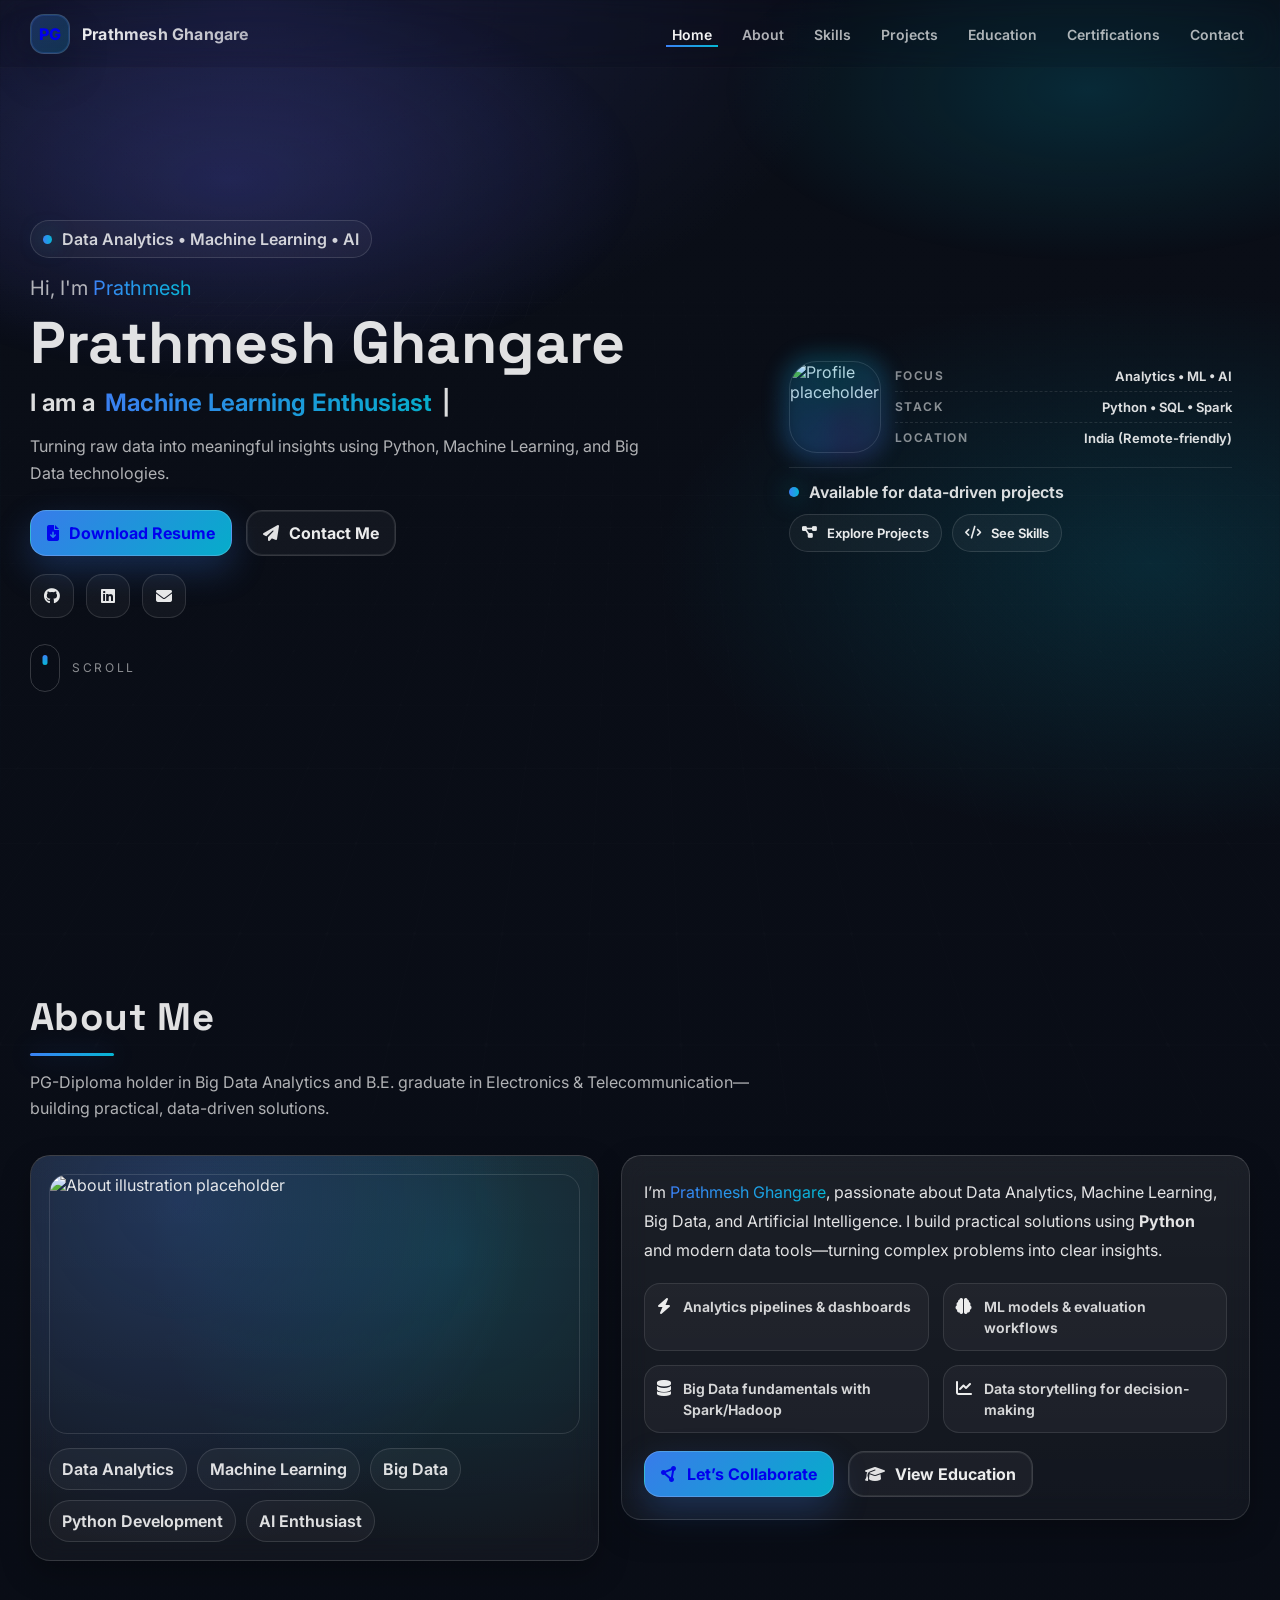
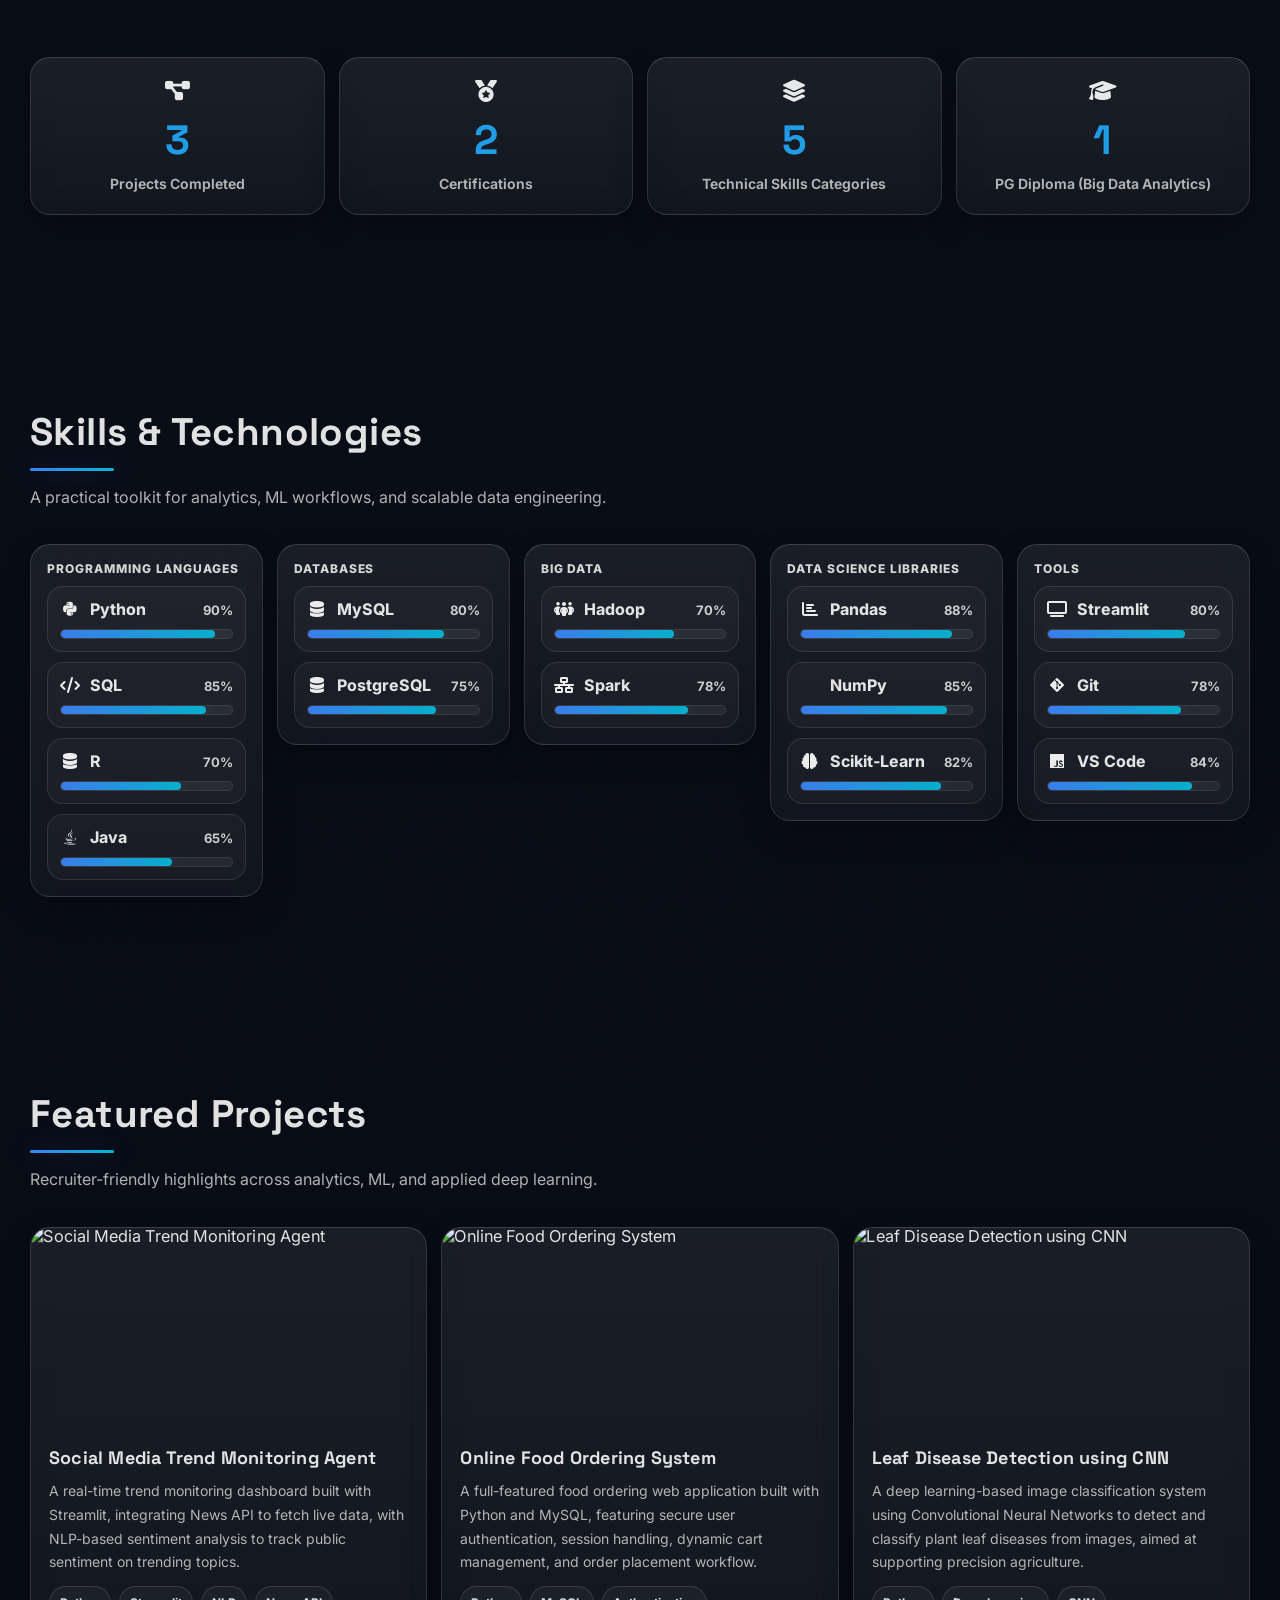
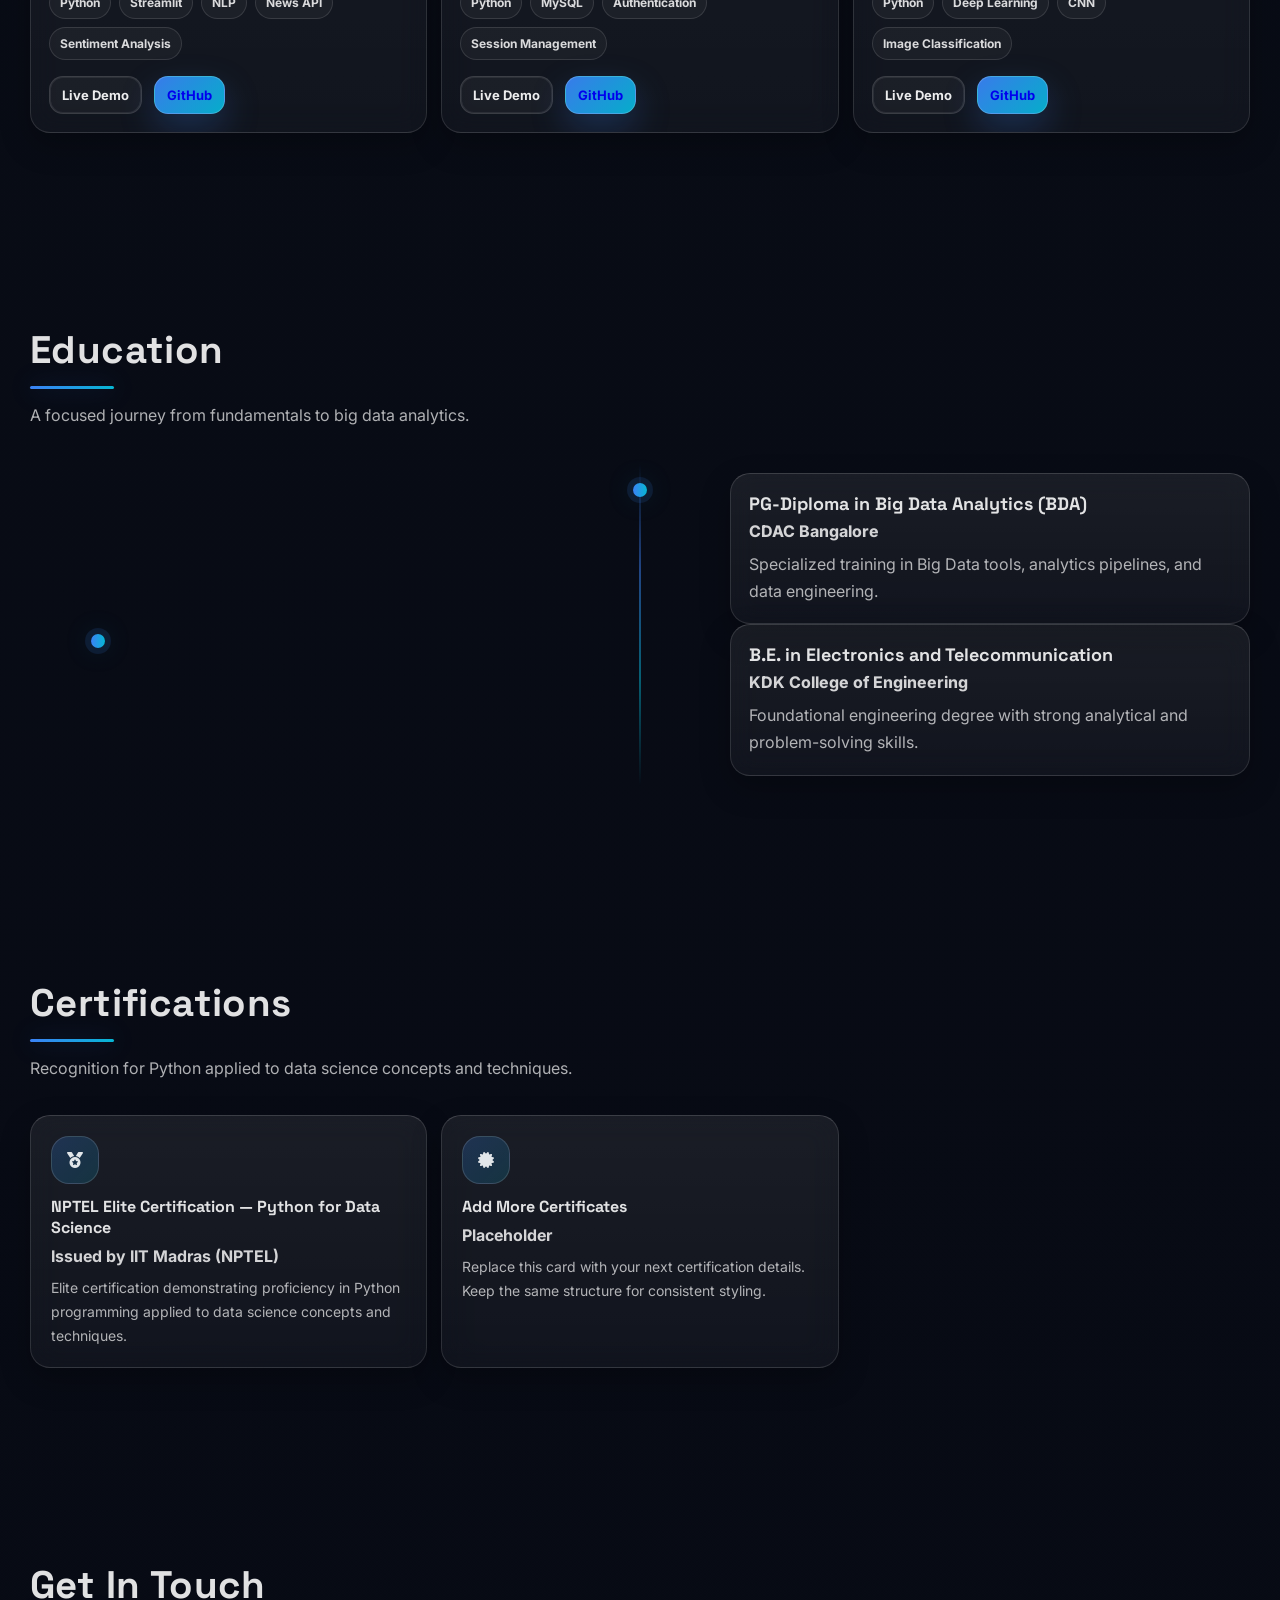
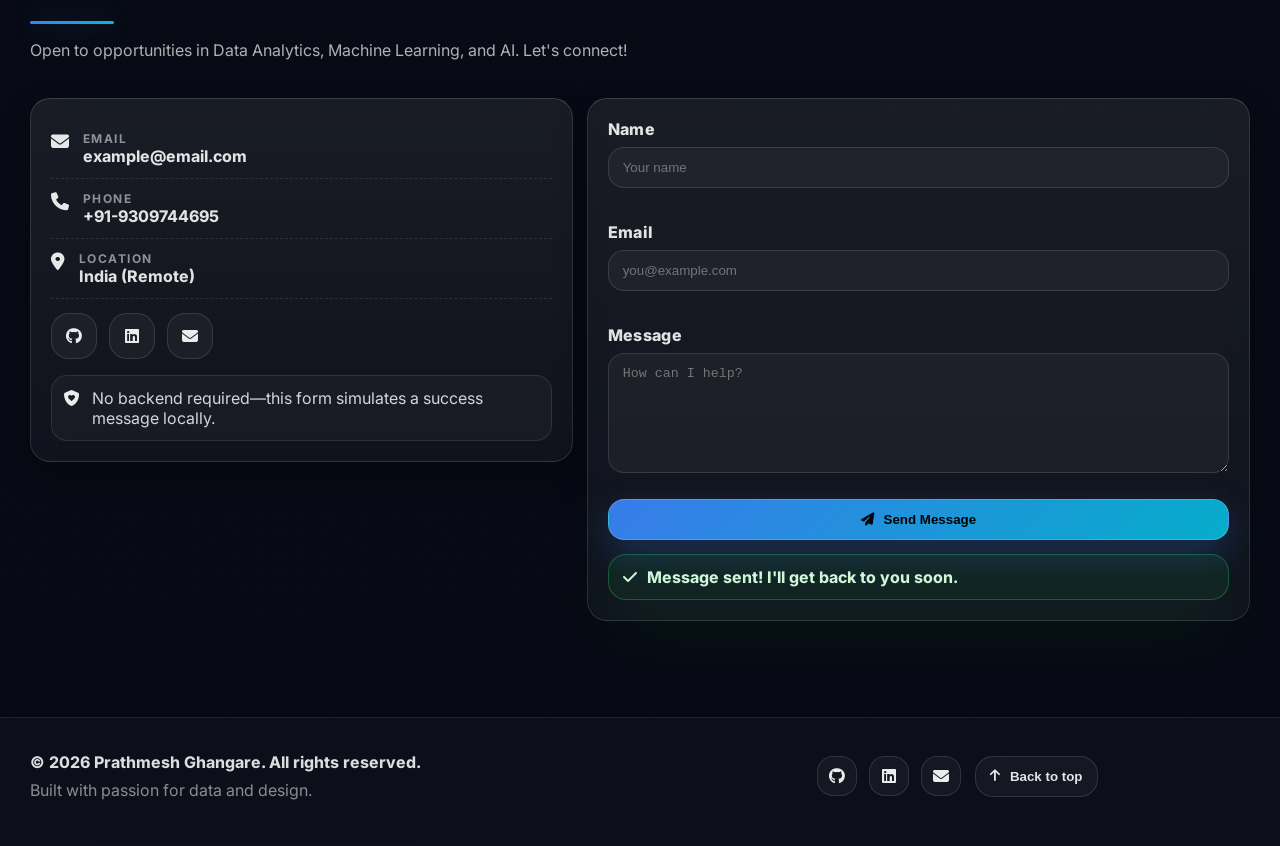
==== index.html @ b76690d1 "Add files via upload" ====
<!doctype html>
<html lang="en">
<head>
  <meta charset="UTF-8" />
  <meta name="viewport" content="width=device-width, initial-scale=1" />
  <meta name="description" content="Portfolio of Prathmesh Ghangare — Data Analytics, Machine Learning, Big Data & AI" />

  <title>Prathmesh Ghangare | Data Analytics • ML • AI</title>

  <link rel="icon" href="D:\Portfolio Website\assets\fevicon.png" type="image/png" />

  <!-- Fonts -->
  <link rel="preconnect" href="https://fonts.googleapis.com" />
  <link rel="preconnect" href="https://fonts.gstatic.com" crossorigin />
  <link href="https://fonts.googleapis.com/css2?family=Inter:wght@400;500;600;700&family=Space+Grotesk:wght@500;600;700&display=swap" rel="stylesheet" />

  <!-- Icons (Font Awesome) -->
  <link rel="stylesheet" href="https://cdnjs.cloudflare.com/ajax/libs/font-awesome/6.5.0/css/all.min.css" integrity="[base64]" crossorigin="anonymous" referrerpolicy="no-referrer" />

  <link rel="stylesheet" href="style.css" />
</head>
<body>
  <!-- Background layer for hero (animated grid/particles feel via CSS) -->
  <div class="bg-hero" aria-hidden="true"></div>

  <!-- Navbar -->
  <header class="navbar" id="navbar">
    <div class="container nav-inner">
      <a class="brand" href="#home" aria-label="Prathmesh Ghangare home">
        <span class="brand-mark">PG</span>
        <span class="brand-name">Prathmesh Ghangare</span>
      </a>

      <nav class="nav-links" aria-label="Primary navigation">
        <a class="nav-link" href="#home" data-section="home">Home</a>
        <a class="nav-link" href="#about" data-section="about">About</a>
        <a class="nav-link" href="#skills" data-section="skills">Skills</a>
        <a class="nav-link" href="#projects" data-section="projects">Projects</a>
        <a class="nav-link" href="#education" data-section="education">Education</a>
        <a class="nav-link" href="#certifications" data-section="certifications">Certifications</a>
        <a class="nav-link" href="#contact" data-section="contact">Contact</a>
      </nav>

      <button class="hamburger" id="hamburger" aria-label="Open menu" aria-expanded="false">
        <span class="hamburger-lines" aria-hidden="true"></span>
      </button>
    </div>

    <div class="mobile-panel" id="mobilePanel" aria-hidden="true">
      <div class="mobile-panel-inner">
        <a class="mobile-link" href="#home" data-section="home">Home</a>
        <a class="mobile-link" href="#about" data-section="about">About</a>
        <a class="mobile-link" href="#skills" data-section="skills">Skills</a>
        <a class="mobile-link" href="#projects" data-section="projects">Projects</a>
        <a class="mobile-link" href="#education" data-section="education">Education</a>
        <a class="mobile-link" href="#certifications" data-section="certifications">Certifications</a>
        <a class="mobile-link" href="#contact" data-section="contact">Contact</a>
        <div class="mobile-panel-cta">
          <a class="btn btn-primary" href="D:\Portfolio Website\assets\resume-prathmesh.pdf" download>
            <i class="fa-solid fa-download"></i>
            <span>Download Resume</span>
          </a>
        </div>
      </div>
    </div>
  </header>

  <main>
    <!-- HERO -->
    <section class="section hero" id="home">
      <div class="container hero-inner">
        <div class="hero-content">
          <div class="kicker" data-animate>
            <span class="kicker-dot" aria-hidden="true"></span>
            <span>Data Analytics • Machine Learning • AI</span>
          </div>

          <p class="hero-sub" data-animate>
            Hi, I'm <span class="gradient">Prathmesh</span>
          </p>

          <h1 class="hero-title" data-animate>
            Prathmesh Ghangare
          </h1>

          <div class="hero-typing" data-animate>
            <span class="typing-label">I am a </span>
            <span class="typing" aria-live="polite">Data Analyst</span>
            <span class="typing-cursor" aria-hidden="true">|</span>
          </div>

          <p class="hero-tagline" data-animate>
            Turning raw data into meaningful insights using Python, Machine Learning, and Big Data technologies.
          </p>

          <div class="hero-cta" data-animate>
            <a class="btn btn-primary" href="D:\Portfolio Website\assets\resume.pdf" download>
              <i class="fa-solid fa-file-arrow-down"></i>
              <span>Download Resume</span>
            </a>
            <a class="btn btn-glass" href="#contact" data-scroll>
              <i class="fa-solid fa-paper-plane"></i>
              <span>Contact Me</span>
            </a>
          </div>

          <div class="social" data-animate aria-label="Social links">
            <a class="social-icon" href="#github" aria-label="GitHub" title="GitHub"><i class="fa-brands fa-github"></i></a>
            <a class="social-icon" href="#linkedin" aria-label="LinkedIn" title="LinkedIn"><i class="fa-brands fa-linkedin"></i></a>
            <a class="social-icon" href="prathmeshghangare@gmail.com" aria-label="Email" title="Email"><i class="fa-solid fa-envelope"></i></a>
          </div>

          <div class="scroll-indicator" data-animate aria-hidden="true">
            <a class="scroll-link" href="#about" data-scroll>
              <span class="mouse">
                <span class="mouse-wheel"></span>
              </span>
              <span class="scroll-text">Scroll</span>
            </a>
          </div>
        </div>

        <div class="hero-card" data-animate>
          <div class="hero-card-top">
            <div class="avatar-wrap">
              <img src="D:\Portfolio Website\assets\profile_image.png" alt="Profile placeholder" class="avatar" />
              <span class="avatar-ring" aria-hidden="true"></span>
            </div>
            <div class="hero-card-meta">
              <div class="meta-row">
                <span class="meta-label">Focus</span>
                <span class="meta-value">Analytics • ML • AI</span>
              </div>
              <div class="meta-row">
                <span class="meta-label">Stack</span>
                <span class="meta-value">Python • SQL • Spark</span>
              </div>
              <div class="meta-row">
                <span class="meta-label">Location</span>
                <span class="meta-value">India (Remote-friendly)</span>
              </div>
            </div>
          </div>

          <div class="hero-card-bottom">
            <div class="signal">
              <span class="signal-dot"></span>
              <span>Available for data-driven projects</span>
            </div>
            <div class="hero-card-actions">
              <a class="pill" href="#projects" data-scroll>
                <i class="fa-solid fa-diagram-project"></i>
                <span>Explore Projects</span>
              </a>
              <a class="pill" href="#skills" data-scroll>
                <i class="fa-solid fa-code"></i>
                <span>See Skills</span>
              </a>
            </div>
          </div>
        </div>
      </div>
    </section>

    <!-- ABOUT -->
    <section class="section" id="about">
      <div class="container">
        <div class="section-head" data-animate>
          <h2 class="section-title">About Me</h2>
          <div class="section-underline" aria-hidden="true"></div>
          <p class="section-subtitle">
            PG-Diploma holder in Big Data Analytics and B.E. graduate in Electronics & Telecommunication—building practical, data-driven solutions.
          </p>
        </div>

        <div class="about-grid">
          <div class="about-media" data-animate>
            <div class="glass media-card">
              <div class="media-glow" aria-hidden="true"></div>
              <img src="D:\Portfolio Website\assets\profile_image.png" alt="About illustration placeholder" class="media-img" />
              <div class="media-badges" aria-label="Highlight badges">
                <span class="chip">Data Analytics</span>
                <span class="chip">Machine Learning</span>
                <span class="chip">Big Data</span>
                <span class="chip">Python Development</span>
                <span class="chip">AI Enthusiast</span>
              </div>
            </div>
          </div>

          <div class="about-content" data-animate>
            <div class="glass text-card">
              <p class="lead">
                I’m <span class="gradient">Prathmesh Ghangare</span>, passionate about Data Analytics, Machine Learning, Big Data, and Artificial Intelligence.
                I build practical solutions using <strong>Python</strong> and modern data tools—turning complex problems into clear insights.
              </p>
              <div class="about-points">
                <div class="point">
                  <i class="fa-solid fa-bolt"></i>
                  <span>Analytics pipelines & dashboards</span>
                </div>
                <div class="point">
                  <i class="fa-solid fa-brain"></i>
                  <span>ML models & evaluation workflows</span>
                </div>
                <div class="point">
                  <i class="fa-solid fa-database"></i>
                  <span>Big Data fundamentals with Spark/Hadoop</span>
                </div>
                <div class="point">
                  <i class="fa-solid fa-chart-line"></i>
                  <span>Data storytelling for decision-making</span>
                </div>
              </div>
              <div class="about-actions">
                <a class="btn btn-primary" href="#contact" data-scroll>
                  <i class="fa-solid fa-circle-nodes"></i>
                  <span>Let’s Collaborate</span>
                </a>
                <a class="btn btn-glass" href="#education" data-scroll>
                  <i class="fa-solid fa-graduation-cap"></i>
                  <span>View Education</span>
                </a>
              </div>
            </div>
          </div>
        </div>

      </div>
    </section>

    <!-- STATS -->
    <section class="section stats" id="stats">
      <div class="container">
        <div class="stats-grid">
          <div class="stat-card glass" data-animate>
            <div class="stat-icon"><i class="fa-solid fa-diagram-project"></i></div>
            <div class="stat-number" data-count="3">0</div>
            <div class="stat-label">Projects Completed</div>
          </div>
          <div class="stat-card glass" data-animate>
            <div class="stat-icon"><i class="fa-solid fa-medal"></i></div>
            <div class="stat-number" data-count="2">0</div>
            <div class="stat-label">Certifications</div>
          </div>
          <div class="stat-card glass" data-animate>
            <div class="stat-icon"><i class="fa-solid fa-layer-group"></i></div>
            <div class="stat-number" data-count="5">0</div>
            <div class="stat-label">Technical Skills Categories</div>
          </div>
          <div class="stat-card glass" data-animate>
            <div class="stat-icon"><i class="fa-solid fa-graduation-cap"></i></div>
            <div class="stat-number" data-count="1">0</div>
            <div class="stat-label">PG Diploma (Big Data Analytics)</div>
          </div>
        </div>
      </div>
    </section>

    <!-- SKILLS -->
    <section class="section" id="skills">
      <div class="container">
        <div class="section-head" data-animate>
          <h2 class="section-title">Skills & Technologies</h2>
          <div class="section-underline" aria-hidden="true"></div>
          <p class="section-subtitle">A practical toolkit for analytics, ML workflows, and scalable data engineering.</p>
        </div>

        <div class="skills-grid">
          <div class="skills-group glass" data-animate>
            <div class="group-title">Programming Languages</div>
            <div class="skill-card">
              <div class="skill-top">
                <i class="fa-brands fa-python skill-icon" aria-hidden="true"></i>
                <span class="skill-name">Python</span>
                <span class="skill-pct">90%</span>
              </div>
              <div class="bar" aria-hidden="true"><span class="bar-fill" data-pct="90"></span></div>
            </div>
            <div class="skill-card">
              <div class="skill-top">
                <i class="fa-solid fa-code skill-icon" aria-hidden="true"></i>
                <span class="skill-name">SQL</span>
                <span class="skill-pct">85%</span>
              </div>
              <div class="bar" aria-hidden="true"><span class="bar-fill" data-pct="85"></span></div>
            </div>
            <div class="skill-card">
              <div class="skill-top">
                <i class="fa-solid fa-database skill-icon" aria-hidden="true"></i>
                <span class="skill-name">R</span>
                <span class="skill-pct">70%</span>
              </div>
              <div class="bar" aria-hidden="true"><span class="bar-fill" data-pct="70"></span></div>
            </div>
            <div class="skill-card">
              <div class="skill-top">
                <i class="fa-brands fa-java skill-icon" aria-hidden="true"></i>
                <span class="skill-name">Java</span>
                <span class="skill-pct">65%</span>
              </div>
              <div class="bar" aria-hidden="true"><span class="bar-fill" data-pct="65"></span></div>
            </div>
          </div>

          <div class="skills-group glass" data-animate>
            <div class="group-title">Databases</div>
            <div class="skill-card">
              <div class="skill-top">
                <i class="fa-solid fa-database skill-icon" aria-hidden="true"></i>
                <span class="skill-name">MySQL</span>
                <span class="skill-pct">80%</span>
              </div>
              <div class="bar" aria-hidden="true"><span class="bar-fill" data-pct="80"></span></div>
            </div>
            <div class="skill-card">
              <div class="skill-top">
                <i class="fa-solid fa-database skill-icon" aria-hidden="true"></i>
                <span class="skill-name">PostgreSQL</span>
                <span class="skill-pct">75%</span>
              </div>
              <div class="bar" aria-hidden="true"><span class="bar-fill" data-pct="75"></span></div>
            </div>
          </div>

          <div class="skills-group glass" data-animate>
            <div class="group-title">Big Data</div>
            <div class="skill-card">
              <div class="skill-top">
                <i class="fa-solid fa-people-group skill-icon" aria-hidden="true"></i>
                <span class="skill-name">Hadoop</span>
                <span class="skill-pct">70%</span>
              </div>
              <div class="bar" aria-hidden="true"><span class="bar-fill" data-pct="70"></span></div>
            </div>
            <div class="skill-card">
              <div class="skill-top">
                <i class="fa-solid fa-network-wired skill-icon" aria-hidden="true"></i>
                <span class="skill-name">Spark</span>
                <span class="skill-pct">78%</span>
              </div>
              <div class="bar" aria-hidden="true"><span class="bar-fill" data-pct="78"></span></div>
            </div>
          </div>

          <div class="skills-group glass" data-animate>
            <div class="group-title">Data Science Libraries</div>
            <div class="skill-card">
              <div class="skill-top">
                <i class="fa-solid fa-chart-bar skill-icon" aria-hidden="true"></i>
                <span class="skill-name">Pandas</span>
                <span class="skill-pct">88%</span>
              </div>
              <div class="bar" aria-hidden="true"><span class="bar-fill" data-pct="88"></span></div>
            </div>
            <div class="skill-card">
              <div class="skill-top">
                <i class="fa-solid fa-sigma skill-icon" aria-hidden="true"></i>
                <span class="skill-name">NumPy</span>
                <span class="skill-pct">85%</span>
              </div>
              <div class="bar" aria-hidden="true"><span class="bar-fill" data-pct="85"></span></div>
            </div>
            <div class="skill-card">
              <div class="skill-top">
                <i class="fa-solid fa-brain skill-icon" aria-hidden="true"></i>
                <span class="skill-name">Scikit-Learn</span>
                <span class="skill-pct">82%</span>
              </div>
              <div class="bar" aria-hidden="true"><span class="bar-fill" data-pct="82"></span></div>
            </div>
          </div>

          <div class="skills-group glass" data-animate>
            <div class="group-title">Tools</div>
            <div class="skill-card">
              <div class="skill-top">
                <i class="fa-solid fa-tv skill-icon" aria-hidden="true"></i>
                <span class="skill-name">Streamlit</span>
                <span class="skill-pct">80%</span>
              </div>
              <div class="bar" aria-hidden="true"><span class="bar-fill" data-pct="80"></span></div>
            </div>
            <div class="skill-card">
              <div class="skill-top">
                <i class="fa-brands fa-git-alt skill-icon" aria-hidden="true"></i>
                <span class="skill-name">Git</span>
                <span class="skill-pct">78%</span>
              </div>
              <div class="bar" aria-hidden="true"><span class="bar-fill" data-pct="78"></span></div>
            </div>
            <div class="skill-card">
              <div class="skill-top">
                <i class="fa-brands fa-js skill-icon" aria-hidden="true"></i>
                <span class="skill-name">VS Code</span>
                <span class="skill-pct">84%</span>
              </div>
              <div class="bar" aria-hidden="true"><span class="bar-fill" data-pct="84"></span></div>
            </div>
          </div>
        </div>

      </div>
    </section>

    <!-- PROJECTS -->
    <section class="section" id="projects">
      <div class="container">
        <div class="section-head" data-animate>
          <h2 class="section-title">Featured Projects</h2>
          <div class="section-underline" aria-hidden="true"></div>
          <p class="section-subtitle">Recruiter-friendly highlights across analytics, ML, and applied deep learning.</p>
        </div>

        <div class="projects-grid">
          <article class="project-card glass" data-animate>
            <div class="project-media">
              <img class="project-img" src="D:\Portfolio Website\assets\project1.jpeg" alt="Social Media Trend Monitoring Agent" />
              <div class="project-overlay" aria-hidden="true">
                <a class="overlay-btn" href="#" onclick="return false;">View Project</a>
                <a class="overlay-btn secondary" href="#" onclick="return false;">View Code</a>
              </div>
            </div>
            <div class="project-body">
              <h3 class="project-title">Social Media Trend Monitoring Agent</h3>
              <p class="project-desc">A real-time trend monitoring dashboard built with Streamlit, integrating News API to fetch live data, with NLP-based sentiment analysis to track public sentiment on trending topics.</p>
              <div class="tags" aria-label="Tech tags">
                <span class="tag">Python</span>
                <span class="tag">Streamlit</span>
                <span class="tag">NLP</span>
                <span class="tag">News API</span>
                <span class="tag">Sentiment Analysis</span>
              </div>
              <div class="project-actions">
                <a class="btn btn-small btn-glass" href="#" onclick="return false;">Live Demo</a>
                <a class="btn btn-small btn-primary" href="#" onclick="return false;">GitHub</a>
              </div>
            </div>
          </article>

          <article class="project-card glass" data-animate>
            <div class="project-media">
              <img class="project-img" src="D:\Portfolio Website\assets\project2.jpeg" alt="Online Food Ordering System" />
              <div class="project-overlay" aria-hidden="true">
                <a class="overlay-btn" href="#" onclick="return false;">View Project</a>
                <a class="overlay-btn secondary" href="#" onclick="return false;">View Code</a>
              </div>
            </div>
            <div class="project-body">
              <h3 class="project-title">Online Food Ordering System</h3>
              <p class="project-desc">A full-featured food ordering web application built with Python and MySQL, featuring secure user authentication, session handling, dynamic cart management, and order placement workflow.</p>
              <div class="tags" aria-label="Tech tags">
                <span class="tag">Python</span>
                <span class="tag">MySQL</span>
                <span class="tag">Authentication</span>
                <span class="tag">Session Management</span>
              </div>
              <div class="project-actions">
                <a class="btn btn-small btn-glass" href="#" onclick="return false;">Live Demo</a>
                <a class="btn btn-small btn-primary" href="#" onclick="return false;">GitHub</a>
              </div>
            </div>
          </article>

          <article class="project-card glass" data-animate>
            <div class="project-media">
              <img class="project-img" src="D:\Portfolio Website\assets\project3.jpeg" alt="Leaf Disease Detection using CNN" />
              <div class="project-overlay" aria-hidden="true">
                <a class="overlay-btn" href="#" onclick="return false;">View Project</a>
                <a class="overlay-btn secondary" href="#" onclick="return false;">View Code</a>
              </div>
            </div>
            <div class="project-body">
              <h3 class="project-title">Leaf Disease Detection using CNN</h3>
              <p class="project-desc">A deep learning-based image classification system using Convolutional Neural Networks to detect and classify plant leaf diseases from images, aimed at supporting precision agriculture.</p>
              <div class="tags" aria-label="Tech tags">
                <span class="tag">Python</span>
                <span class="tag">Deep Learning</span>
                <span class="tag">CNN</span>
                <span class="tag">Image Classification</span>
              </div>
              <div class="project-actions">
                <a class="btn btn-small btn-glass" href="#" onclick="return false;">Live Demo</a>
                <a class="btn btn-small btn-primary" href="#" onclick="return false;">GitHub</a>
              </div>
            </div>
          </article>
        </div>
      </div>
    </section>

    <!-- EDUCATION -->
    <section class="section" id="education">
      <div class="container">
        <div class="section-head" data-animate>
          <h2 class="section-title">Education</h2>
          <div class="section-underline" aria-hidden="true"></div>
          <p class="section-subtitle">A focused journey from fundamentals to big data analytics.</p>
        </div>

        <div class="timeline" data-animate>
          <div class="timeline-line" aria-hidden="true"></div>

          <div class="timeline-item left" data-timeline>
            <div class="timeline-dot" aria-hidden="true"></div>
            <div class="timeline-card glass">
              <div class="timeline-degree">PG-Diploma in Big Data Analytics (BDA)</div>
              <div class="timeline-institution">CDAC Bangalore</div>
              <div class="timeline-desc">Specialized training in Big Data tools, analytics pipelines, and data engineering.</div>
            </div>
          </div>

          <div class="timeline-item right" data-timeline>
            <div class="timeline-dot" aria-hidden="true"></div>
            <div class="timeline-card glass">
              <div class="timeline-degree">B.E. in Electronics and Telecommunication</div>
              <div class="timeline-institution">KDK College of Engineering</div>
              <div class="timeline-desc">Foundational engineering degree with strong analytical and problem-solving skills.</div>
            </div>
          </div>
        </div>
      </div>
    </section>

    <!-- CERTIFICATIONS -->
    <section class="section" id="certifications">
      <div class="container">
        <div class="section-head" data-animate>
          <h2 class="section-title">Certifications</h2>
          <div class="section-underline" aria-hidden="true"></div>
          <p class="section-subtitle">Recognition for Python applied to data science concepts and techniques.</p>
        </div>

        <div class="certs-grid">
          <div class="cert-card glass" data-animate>
            <div class="cert-accent">
              <i class="fa-solid fa-medal"></i>
            </div>
            <div class="cert-title">NPTEL Elite Certification — Python for Data Science</div>
            <div class="cert-issuer">Issued by IIT Madras (NPTEL)</div>
            <div class="cert-desc">Elite certification demonstrating proficiency in Python programming applied to data science concepts and techniques.</div>
          </div>

          <!-- Expandable layout for more certificates -->
          <div class="cert-card glass" data-animate>
            <div class="cert-accent">
              <i class="fa-solid fa-certificate"></i>
            </div>
            <div class="cert-title">Add More Certificates</div>
            <div class="cert-issuer">Placeholder</div>
            <div class="cert-desc">Replace this card with your next certification details. Keep the same structure for consistent styling.</div>
          </div>

        </div>
      </div>
    </section>

    <!-- CONTACT -->
    <section class="section contact" id="contact">
      <div class="container">
        <div class="section-head" data-animate>
          <h2 class="section-title">Get In Touch</h2>
          <div class="section-underline" aria-hidden="true"></div>
          <p class="section-subtitle">Open to opportunities in Data Analytics, Machine Learning, and AI. Let's connect!</p>
        </div>

        <div class="contact-grid">
          <div class="contact-left" data-animate>
            <div class="glass contact-info">
              <div class="contact-info-row">
                <i class="fa-solid fa-envelope"></i>
                <div>
                  <div class="ci-label">Email</div>
                  <a class="ci-value" href="prathmeshghangare@gmail.com">example@email.com</a>
                </div>
              </div>
              <div class="contact-info-row">
                <i class="fa-solid fa-phone"></i>
                <div>
                  <div class="ci-label">Phone</div>
                  <div class="ci-value">+91-9309744695</div>
                </div>
              </div>
              <div class="contact-info-row">
                <i class="fa-solid fa-location-dot"></i>
                <div>
                  <div class="ci-label">Location</div>
                  <div class="ci-value">India (Remote)</div>
                </div>
              </div>

              <div class="contact-social">
                <a class="social-circle" href="#github" aria-label="GitHub"><i class="fa-brands fa-github"></i></a>
                <a class="social-circle" href="#linkedin" aria-label="LinkedIn"><i class="fa-brands fa-linkedin"></i></a>
                <a class="social-circle" href="prathmeshghangare@gmail.com" aria-label="Email"><i class="fa-solid fa-envelope"></i></a>
              </div>

              <div class="contact-note">
                <i class="fa-solid fa-shield-heart"></i>
                <span>No backend required—this form simulates a success message locally.</span>
              </div>
            </div>
          </div>

          <div class="contact-right" data-animate>
            <div class="glass contact-form-wrap">
              <form id="contactForm" novalidate>
                <div class="form-row">
                  <label for="name">Name</label>
                  <input id="name" name="name" type="text" placeholder="Your name" required minlength="2" />
                  <div class="field-error" data-error-for="name"></div>
                </div>

                <div class="form-row">
                  <label for="email">Email</label>
                  <input id="email" name="email" type="email" placeholder="you@example.com" required />
                  <div class="field-error" data-error-for="email"></div>
                </div>

                <div class="form-row">
                  <label for="message">Message</label>
                  <textarea id="message" name="message" rows="5" placeholder="How can I help?" required minlength="10"></textarea>
                  <div class="field-error" data-error-for="message"></div>
                </div>

                <button class="btn btn-primary btn-block" type="submit">
                  <i class="fa-solid fa-paper-plane"></i>
                  <span>Send Message</span>
                </button>

                <div class="form-toast" id="formToast" role="status" aria-live="polite" aria-atomic="true" hidden>
                  <i class="fa-solid fa-check"></i>
                  <span>Message sent! I'll get back to you soon.</span>
                </div>
              </form>
            </div>
          </div>
        </div>

      </div>
    </section>
  </main>

  <!-- FOOTER -->
  <footer class="footer">
    <div class="container footer-inner">
      <div class="footer-left">
        <div class="footer-copy">© <span id="year"></span> Prathmesh Ghangare. All rights reserved.</div>
        <div class="footer-tag">Built with passion for data and design.</div>
      </div>

      <div class="footer-center">
        <div class="footer-social">
          <a class="social-circle small" href="#github" aria-label="GitHub"><i class="fa-brands fa-github"></i></a>
          <a class="social-circle small" href="#linkedin" aria-label="LinkedIn"><i class="fa-brands fa-linkedin"></i></a>
          <a class="social-circle small" href="prathmeshghangare@gmail.com" aria-label="Email"><i class="fa-solid fa-envelope"></i></a>
        </div>
      </div>

      <div class="footer-right">
        <button class="to-top" id="toTop" type="button" aria-label="Back to top">
          <i class="fa-solid fa-arrow-up"></i>
          <span>Back to top</span>
        </button>
      </div>
    </div>
  </footer>

  <script src="script.js"></script>
</body>
</html>
---- style.css ----
:root{
  --bg0:#070a14;
  --bg1:#0a0e17;
  --card:rgba(255,255,255,.06);
  --card2:rgba(255,255,255,.08);
  --stroke:rgba(255,255,255,.12);
  --stroke2:rgba(90,160,255,.35);
  --text:rgba(255,255,255,.88);
  --muted:rgba(255,255,255,.68);
  --muted2:rgba(255,255,255,.52);
  --shadow: 0 20px 50px rgba(0,0,0,.35);
  --shadow2: 0 12px 30px rgba(0,0,0,.25);
  --glow: 0 0 0 rgba(59,130,246,0);

  --a:#3b82f6; /* blue */
  --b:#06b6d4; /* cyan */
  --c:#6366f1; /* violet */

  --radius:20px;
  --radius2:26px;

  --container: 1220px;
}

*{box-sizing:border-box;}
html{scroll-behavior:smooth;}
body{
  margin:0;
  font-family:Inter, system-ui, -apple-system, Segoe UI, Roboto, Arial, sans-serif;
  background: radial-gradient(1000px 600px at 20% 0%, rgba(99,102,241,.18), transparent 60%),
              radial-gradient(900px 500px at 90% 10%, rgba(6,182,212,.16), transparent 55%),
              linear-gradient(180deg, var(--bg1), var(--bg0));
  color:var(--text);
  overflow-x:hidden;
}

img{max-width:100%; display:block;}

.container{
  width:min(var(--container), calc(100% - 40px));
  margin-inline:auto;
}

.section{
  padding: 96px 0;
  position:relative;
}

/* Glass */
.glass{
  background: linear-gradient(180deg, rgba(255,255,255,.075), rgba(255,255,255,.04));
  border:1px solid rgba(255,255,255,.12);
  border-top-color: rgba(255,255,255,.18);
  box-shadow: var(--shadow2);
  backdrop-filter: blur(14px);
  -webkit-backdrop-filter: blur(14px);
  border-radius: var(--radius);
}

/* Animated enter */
[data-animate]{opacity:0; transform: translateY(14px); transition: opacity .6s ease, transform .7s ease;}
[data-animate].in-view{opacity:1; transform: translateY(0);} 

.gradient{
  background: linear-gradient(90deg, var(--a), var(--b));
  -webkit-background-clip:text;
  background-clip:text;
  color:transparent;
}

.section-head{margin-bottom:34px;}
.section-title{
  font-family:"Space Grotesk", Inter, system-ui;
  font-size: clamp(28px, 3vw, 40px);
  margin:0;
  letter-spacing: .4px;
}
.section-underline{
  width: 84px;
  height: 3px;
  margin-top: 12px;
  background: linear-gradient(90deg, var(--a), var(--b));
  border-radius: 999px;
  box-shadow: 0 0 25px rgba(59,130,246,.35);
}
.section-subtitle{color:var(--muted); max-width: 74ch; margin: 14px 0 0; line-height:1.6;}

/* Navbar */
.navbar{
  position:sticky;
  top:0;
  z-index:50;
  padding: 14px 0;
  transition: background .25s ease, border-color .25s ease, transform .25s ease;
}
.navbar::before{
  content:"";
  position:absolute; inset:0;
  background: rgba(10,14,23,.55);
  backdrop-filter: blur(14px);
  -webkit-backdrop-filter: blur(14px);
  border-bottom: 1px solid rgba(255,255,255,.08);
  opacity: .25;
  transition: opacity .25s ease;
}
.navbar.nav-scrolled::before{opacity:1;}

.nav-inner{position:relative; display:flex; align-items:center; justify-content:space-between;}
.brand{display:flex; align-items:center; gap: 12px; text-decoration:none;}
.brand-mark{
  width: 40px; height: 40px;
  border-radius: 14px;
  display:grid; place-items:center;
  font-weight:800;
  background: linear-gradient(135deg, rgba(59,130,246,.25), rgba(6,182,212,.18));
  border:1px solid rgba(255,255,255,.14);
  box-shadow: 0 0 0 1px rgba(59,130,246,.18) inset, 0 20px 40px rgba(0,0,0,.22);
}
.brand-name{
  font-weight:700;
  letter-spacing:.2px;
  background: linear-gradient(90deg, rgba(255,255,255,.92), rgba(255,255,255,.68));
  -webkit-background-clip:text;
  background-clip:text;
  color:transparent;
}

.nav-links{display:flex; gap: 18px; align-items:center;}
.nav-link{
  position:relative;
  color: var(--muted);
  text-decoration:none;
  font-weight:600;
  font-size: 14px;
  padding: 10px 6px;
}
.nav-link::after{
  content:"";
  position:absolute;
  left:0; right:0; bottom:6px;
  height:2px;
  background: linear-gradient(90deg, var(--a), var(--b));
  transform: scaleX(0);
  transform-origin:left;
  transition: transform .25s ease;
}
.nav-link:hover{color: rgba(255,255,255,.92);}
.nav-link:hover::after{transform: scaleX(1);} 
.nav-link.active{color: rgba(255,255,255,.95);} 
.nav-link.active::after{transform: scaleX(1);} 

.hamburger{
  display:none;
  background: transparent;
  border:1px solid rgba(255,255,255,.12);
  border-radius: 14px;
  padding: 10px;
  color: #fff;
}
.hamburger-lines{
  width: 22px; height: 14px; display:block; position:relative;
}
.hamburger-lines::before,
.hamburger-lines::after{
  content:"";
  position:absolute; left:0; right:0;
  height:2px; border-radius:2px;
  background: rgba(255,255,255,.82);
  transition: transform .25s ease, top .25s ease, opacity .2s ease;
}
.hamburger-lines::before{top:1px;}
.hamburger-lines::after{top:11px;}
.hamburger[aria-expanded="true"] .hamburger-lines::before{top:6px; transform: rotate(45deg);} 
.hamburger[aria-expanded="true"] .hamburger-lines::after{top:6px; transform: rotate(-45deg);} 

.mobile-panel{
  position:fixed;
  inset: 0;
  background: rgba(0,0,0,.55);
  backdrop-filter: blur(8px);
  -webkit-backdrop-filter: blur(8px);
  opacity:0;
  pointer-events:none;
  transition: opacity .25s ease;
  z-index:60;
}
.mobile-panel.open{opacity:1; pointer-events:auto;}
.mobile-panel-inner{
  position:absolute;
  right: 14px;
  top: 72px;
  width: min(420px, calc(100% - 28px));
  padding: 16px;
  border-radius: 22px;
  border: 1px solid rgba(255,255,255,.14);
  background: rgba(10,14,23,.72);
  transform: translateY(-10px) scale(.98);
  transition: transform .25s ease;
}
.mobile-panel.open .mobile-panel-inner{transform: translateY(0) scale(1);} 
.mobile-link{
  display:block;
  text-decoration:none;
  color: rgba(255,255,255,.86);
  font-weight:650;
  padding: 12px 12px;
  border-radius: 14px;
  transition: background .2s ease, transform .2s ease;
}
.mobile-link:hover{background: rgba(255,255,255,.08); transform: translateX(2px);} 
.mobile-panel-cta{margin-top: 14px; padding: 4px;}

/* Hero background */
.bg-hero{
  position:absolute;
  inset:0;
  pointer-events:none;
  background:
    radial-gradient(700px 340px at 18% 20%, rgba(99,102,241,.22), transparent 60%),
    radial-gradient(680px 320px at 85% 10%, rgba(6,182,212,.18), transparent 55%);
  opacity:.95;
}
.bg-hero::after{
  content:"";
  position:absolute; inset:-2px;
  background-image:
    linear-gradient(rgba(255,255,255,.06) 1px, transparent 1px),
    linear-gradient(90deg, rgba(255,255,255,.05) 1px, transparent 1px);
  background-size: 44px 44px;
  transform: perspective(700px) rotateX(55deg) translateY(40px);
  transform-origin: center;
  opacity:.22;
  animation: gridShift 10s ease-in-out infinite;
}
@keyframes gridShift{
  0%,100%{transform: perspective(700px) rotateX(55deg) translateY(40px) translateX(0);} 
  50%{transform: perspective(700px) rotateX(55deg) translateY(55px) translateX(18px);} 
}

/* Buttons */
.btn{
  display:inline-flex;
  align-items:center;
  justify-content:center;
  gap: 10px;
  padding: 12px 16px;
  border-radius: 16px;
  text-decoration:none;
  font-weight:700;
  border: 1px solid rgba(255,255,255,.14);
  transition: transform .18s ease, box-shadow .18s ease, border-color .18s ease, background .18s ease;
}
.btn i{opacity:.95;}
.btn-primary{
  background: linear-gradient(135deg, rgba(59,130,246,.95), rgba(6,182,212,.95));
  border-color: rgba(255,255,255,.18);
  box-shadow: 0 14px 35px rgba(59,130,246,.25);
}
.btn-primary:hover{transform: translateY(-2px); box-shadow: 0 20px 45px rgba(59,130,246,.35);} 

.btn-glass{
  background: rgba(255,255,255,.04);
  color: rgba(255,255,255,.92);
  box-shadow: inset 0 0 0 1px rgba(255,255,255,.08);
}
.btn-glass:hover{transform: translateY(-2px); border-color: rgba(99,102,241,.45); box-shadow: 0 20px 45px rgba(0,0,0,.25), 0 0 0 1px rgba(59,130,246,.2) inset;} 

.btn-block{width:100%;}
.btn-small{padding: 10px 12px; border-radius: 14px; font-size: 13px;}

/* Hero */
.hero{min-height: 92vh; display:grid; place-items:center; padding-top: 38px; padding-bottom: 90px;}
.hero-inner{display:grid; grid-template-columns: 1.2fr .8fr; gap: 22px; align-items:center; position:relative; z-index:1;}

.kicker{display:inline-flex; align-items:center; gap:10px; padding:8px 12px; border-radius: 999px; width: fit-content; border:1px solid rgba(255,255,255,.13); background: rgba(255,255,255,.04); color: rgba(255,255,255,.8); font-weight:600;}
.kicker-dot{width:9px; height:9px; border-radius:50%; background: linear-gradient(90deg, var(--a), var(--b)); box-shadow: 0 0 22px rgba(6,182,212,.55);} 
.hero-sub{color: var(--muted); margin: 18px 0 0; font-size: clamp(16px, 2.2vw, 20px);} 
.hero-title{font-family:"Space Grotesk"; font-size: clamp(38px, 4.6vw, 60px); line-height:1.05; margin: 12px 0 0; letter-spacing:.2px;}

.hero-typing{display:flex; align-items:baseline; gap:10px; margin-top: 14px; color: rgba(255,255,255,.86); font-weight:650; font-size: clamp(18px, 2.6vw, 24px);} 
.typing{background: linear-gradient(90deg, rgba(59,130,246,.98), rgba(6,182,212,.95)); -webkit-background-clip:text; background-clip:text; color:transparent;}
.typing-cursor{display:inline-block; animation: blink 1s infinite;} 
@keyframes blink{50%{opacity:.2;}}

.hero-tagline{color: var(--muted); max-width: 62ch; line-height:1.7; margin: 16px 0 0;}

.hero-cta{display:flex; gap: 14px; margin-top: 22px; flex-wrap:wrap;}

.social{display:flex; gap: 12px; margin-top: 18px;}
.social-icon{
  width: 44px; height: 44px;
  border-radius: 16px;
  display:grid; place-items:center;
  text-decoration:none;
  color: rgba(255,255,255,.9);
  border:1px solid rgba(255,255,255,.12);
  background: rgba(255,255,255,.04);
  transition: transform .18s ease, box-shadow .18s ease, border-color .18s ease;
}
.social-icon:hover{transform: translateY(-2px) scale(1.02); border-color: rgba(99,102,241,.5); box-shadow: 0 0 0 1px rgba(59,130,246,.2) inset, 0 22px 60px rgba(6,182,212,.16);} 

.scroll-indicator{margin-top: 26px;}
.scroll-link{display:flex; align-items:center; gap: 12px; color: var(--muted2); text-decoration:none;}
.mouse{width: 30px; height: 48px; border-radius: 999px; border: 1px solid rgba(255,255,255,.18); position:relative;}
.mouse-wheel{position:absolute; left:50%; top: 10px; width: 5px; height: 10px; border-radius: 999px; background: linear-gradient(180deg, var(--a), var(--b)); transform: translateX(-50%); animation: wheel 1.4s ease-in-out infinite;}
@keyframes wheel{0%,100%{opacity:.3; transform: translate(-50%, 0);} 50%{opacity:1; transform: translate(-50%, 12px);} }
.scroll-text{font-size: 12px; letter-spacing:.22em; text-transform:uppercase;}

/* Hero card */
.hero-card{padding: 18px; position:relative;}
.hero-card-top{display:flex; gap: 14px; align-items:center;}
.avatar-wrap{position:relative; width: 92px; height: 92px;}
.avatar{width: 92px; height: 92px; border-radius: 28px; object-fit:cover; border:1px solid rgba(255,255,255,.14);} 
.avatar-ring{position:absolute; inset:-8px; border-radius: 34px; background: conic-gradient(from 180deg, rgba(59,130,246,.75), rgba(6,182,212,.65), rgba(99,102,241,.65)); filter: blur(10px); opacity:.35;}
.hero-card-meta{flex:1;}
.meta-row{display:flex; align-items:center; justify-content:space-between; gap: 12px; padding: 7px 0; border-bottom: 1px dashed rgba(255,255,255,.10);} 
.meta-row:last-child{border-bottom:none;}
.meta-label{color: var(--muted2); font-weight:650; font-size: 12px; text-transform:uppercase; letter-spacing:.12em;}
.meta-value{color: rgba(255,255,255,.86); font-weight:650; font-size: 13px;}

.hero-card-bottom{margin-top: 14px; padding-top: 14px; border-top: 1px solid rgba(255,255,255,.10);} 
.signal{display:flex; gap:10px; align-items:center; color: rgba(255,255,255,.85); font-weight:650;}
.signal-dot{width:10px; height:10px; border-radius:50%; background: linear-gradient(90deg, var(--a), var(--b)); box-shadow: 0 0 25px rgba(6,182,212,.55);}
.hero-card-actions{display:flex; gap: 10px; margin-top: 12px; flex-wrap:wrap;}
.pill{display:inline-flex; gap: 10px; align-items:center; padding: 10px 12px; border-radius: 999px; text-decoration:none; color: rgba(255,255,255,.9); background: rgba(255,255,255,.04); border:1px solid rgba(255,255,255,.12); transition: transform .18s ease, box-shadow .18s ease, border-color .18s ease; font-weight:650; font-size: 13px;}
.pill:hover{transform: translateY(-2px); border-color: rgba(99,102,241,.45); box-shadow: 0 0 0 1px rgba(59,130,246,.18) inset, 0 22px 60px rgba(6,182,212,.12);} 

/* About */
.about-grid{display:grid; grid-template-columns: 0.95fr 1.05fr; gap: 22px; align-items:stretch;}
.media-card{padding: 18px; position:relative; overflow:hidden;}
.media-glow{position:absolute; inset:-60px; background: radial-gradient(circle at 30% 20%, rgba(59,130,246,.25), transparent 55%), radial-gradient(circle at 70% 30%, rgba(6,182,212,.18), transparent 50%);}
.media-img{position:relative; z-index:1; width:100%; height: 260px; object-fit:cover; border-radius: 18px; border: 1px solid rgba(255,255,255,.12);} 
.media-badges{position:relative; z-index:1; display:flex; flex-wrap:wrap; gap: 10px; margin-top: 14px;}
.chip{padding: 10px 12px; border-radius: 999px; font-weight:650; color: rgba(255,255,255,.86); background: rgba(255,255,255,.04); border: 1px solid rgba(255,255,255,.12);}

.text-card{padding: 22px;}
.lead{margin:0; color: rgba(255,255,255,.88); line-height: 1.8; font-size: 16px;}
.about-points{display:grid; grid-template-columns: 1fr 1fr; gap: 14px; margin-top: 18px;}
.point{display:flex; gap: 12px; align-items:flex-start; padding: 12px 12px; border-radius: 16px; background: rgba(255,255,255,.04); border: 1px solid rgba(255,255,255,.10);} 
.point i{color: rgba(255,255,255,.92); margin-top: 2px;}
.point span{color: rgba(255,255,255,.82); font-weight:650; line-height:1.5; font-size: 14px;}
.about-actions{display:flex; gap: 14px; flex-wrap:wrap; margin-top: 18px;}

/* Stats */
.stats{padding-top: 0;}
.stats-grid{display:grid; grid-template-columns: repeat(4, 1fr); gap: 14px;}
.stat-card{padding: 20px; text-align:center; transition: transform .18s ease, box-shadow .18s ease, border-color .18s ease;}
.stat-card:hover{transform: translateY(-3px); border-color: rgba(99,102,241,.45); box-shadow: 0 25px 70px rgba(6,182,212,.10);} 
.stat-icon{font-size: 22px; color: rgba(255,255,255,.9);} 
.stat-number{margin-top: 10px; font-family:"Space Grotesk"; font-size: clamp(28px, 3.2vw, 44px); background: linear-gradient(90deg, var(--a), var(--b)); -webkit-background-clip:text; background-clip:text; color:transparent; font-weight:800;}
.stat-label{margin-top: 8px; color: var(--muted); font-weight:650; line-height:1.4; font-size: 14px;}

/* Skills */
.skills-grid{display:grid; grid-template-columns: repeat(5, 1fr); gap: 14px; align-items:start;}
.skills-group{padding: 16px;}
.group-title{font-weight:800; letter-spacing:.08em; text-transform:uppercase; color: rgba(255,255,255,.82); font-size: 12px; margin-bottom: 10px;}
.skill-card{padding: 12px; border-radius: 16px; background: rgba(255,255,255,.03); border:1px solid rgba(255,255,255,.10); margin-top: 10px;}
.skill-card:first-of-type{margin-top:0;}
.skill-top{display:flex; align-items:baseline; gap: 10px;}
.skill-icon{width: 20px; text-align:center; color: rgba(255,255,255,.92);} 
.skill-name{font-weight:750;}
.skill-pct{margin-left:auto; color: rgba(255,255,255,.78); font-weight:700; font-size: 13px;}
.bar{height: 10px; border-radius: 999px; background: rgba(255,255,255,.06); border:1px solid rgba(255,255,255,.08); margin-top: 10px; overflow:hidden;}
.bar-fill{display:block; height:100%; width:0%; border-radius: 999px; background: linear-gradient(90deg, rgba(59,130,246,.95), rgba(6,182,212,.95)); box-shadow: 0 0 20px rgba(6,182,212,.25); transition: width 1.2s cubic-bezier(.2,.8,.2,1);} 

.skills-group:hover .skill-card{border-color: rgba(255,255,255,.12);} 
.skill-card{transition: transform .18s ease, box-shadow .18s ease, border-color .18s ease;} 
.skill-card:hover{transform: translateY(-3px); box-shadow: 0 24px 60px rgba(6,182,212,.12); border-color: rgba(99,102,241,.45);} 

/* Projects */
.projects-grid{display:grid; grid-template-columns: repeat(3, 1fr); gap: 14px;}
.project-card{overflow:hidden; padding: 0; transition: transform .18s ease, border-color .18s ease, box-shadow .18s ease;}
.project-media{position:relative; height: 200px;}
.project-img{width:100%; height:100%; object-fit:cover; filter: saturate(1.08) contrast(1.05); transform: scale(1.02); transition: transform .35s ease;}
.project-overlay{
  position:absolute; inset:0;
  background: linear-gradient(180deg, rgba(10,14,23,.12), rgba(10,14,23,.78));
  display:flex; align-items:flex-end; justify-content:center;
  gap: 12px;
  padding: 16px;
  opacity:0;
  transform: translateY(10px);
  transition: opacity .22s ease, transform .22s ease;
}
.overlay-btn{
  text-decoration:none;
  color: rgba(255,255,255,.92);
  font-weight:750;
  border-radius: 14px;
  padding: 10px 12px;
  background: rgba(255,255,255,.06);
  border: 1px solid rgba(255,255,255,.14);
  transition: transform .18s ease, box-shadow .18s ease, border-color .18s ease;
}
.overlay-btn:hover{transform: translateY(-2px); border-color: rgba(99,102,241,.5); box-shadow: 0 0 0 1px rgba(59,130,246,.2) inset;} 
.overlay-btn.secondary{background: rgba(255,255,255,.03);} 

.project-body{padding: 18px;}
.project-title{margin:0; font-family:"Space Grotesk"; font-size: 18px; letter-spacing:.2px;}
.project-desc{color: var(--muted); line-height:1.7; margin: 10px 0 0; font-size: 14px; min-height: 70px;}
.tags{display:flex; flex-wrap:wrap; gap: 8px; margin-top: 12px;}
.tag{padding: 8px 10px; border-radius: 999px; background: rgba(255,255,255,.04); border:1px solid rgba(255,255,255,.12); color: rgba(255,255,255,.84); font-weight:700; font-size: 12px;}
.project-actions{display:flex; gap: 12px; margin-top: 16px;}

.project-card:hover{transform: translateY(-6px); border-color: rgba(99,102,241,.55); box-shadow: 0 35px 90px rgba(6,182,212,.12);} 
.project-card:hover .project-overlay{opacity:1; transform: translateY(0);} 
.project-card:hover .project-img{transform: scale(1.06);} 

/* Timeline */
.timeline{position:relative; margin-top: 22px; padding: 10px 0;}
.timeline-line{position:absolute; left: 50%; top: 0; bottom: 0; width: 2px; transform: translateX(-50%);
  background: linear-gradient(180deg, rgba(59,130,246,.0), rgba(59,130,246,.55), rgba(6,182,212,.55), rgba(6,182,212,.0));
  opacity:.9;
}
.timeline-item{position:relative; display:flex; gap: 22px; align-items:flex-start; width:100%;}
.timeline-item.left{justify-content:flex-start;}
.timeline-item.right{justify-content:flex-end;}
.timeline-dot{
  width: 14px; height: 14px;
  border-radius: 50%;
  margin-top: 10px;
  background: linear-gradient(90deg, var(--a), var(--b));
  box-shadow: 0 0 0 6px rgba(59,130,246,.12), 0 0 28px rgba(6,182,212,.25);
  animation: pulse 2.2s ease-in-out infinite;
}
@keyframes pulse{0%,100%{transform: scale(1); opacity:.9;} 50%{transform: scale(1.25); opacity:1;}}
.timeline-card{width: min(520px, 100%); padding: 18px;}
.timeline-item.left .timeline-card{margin-left: 0;}
.timeline-item.right .timeline-card{margin-right: 0;}
.timeline-item.left .timeline-dot{margin-right: auto; margin-left: calc(50% - 7px);} 
.timeline-item.right .timeline-dot{margin-left: auto; margin-right: calc(50% - 7px);} 

.timeline-degree{font-family:"Space Grotesk"; font-weight:800; font-size: 18px;}
.timeline-institution{margin-top: 6px; color: rgba(255,255,255,.82); font-weight:750;}
.timeline-desc{margin-top: 10px; color: var(--muted); line-height:1.7;}

/* Certifications */
.certs-grid{display:grid; grid-template-columns: repeat(3, 1fr); gap: 14px;}
.cert-card{padding: 20px; position:relative; overflow:hidden; transition: transform .18s ease, border-color .18s ease, box-shadow .18s ease;}
.cert-accent{width: 48px; height: 48px; border-radius: 18px; display:grid; place-items:center; background: linear-gradient(135deg, rgba(59,130,246,.22), rgba(6,182,212,.16)); border:1px solid rgba(255,255,255,.14);}
.cert-title{margin-top: 12px; font-family:"Space Grotesk"; font-weight:850; font-size: 16px;}
.cert-issuer{margin-top: 8px; color: rgba(255,255,255,.82); font-weight:700;}
.cert-desc{margin-top: 10px; color: var(--muted); line-height:1.7; font-size: 14px;}
.cert-card:hover{transform: translateY(-5px); border-color: rgba(99,102,241,.55); box-shadow: 0 35px 90px rgba(6,182,212,.12);} 

/* Contact */
.contact-grid{display:grid; grid-template-columns: .9fr 1.1fr; gap: 14px; align-items:start;}
.contact-info{padding: 20px;}
.contact-info-row{display:flex; gap: 14px; align-items:flex-start; padding: 12px 0; border-bottom: 1px dashed rgba(255,255,255,.10);} 
.contact-info-row:last-child{border-bottom:none;}
.contact-info-row i{font-size: 18px; color: rgba(255,255,255,.9); margin-top: 2px;}
.ci-label{color: var(--muted2); font-weight:700; text-transform:uppercase; letter-spacing:.12em; font-size: 12px;}
.ci-value{color: rgba(255,255,255,.88); font-weight:750; text-decoration:none;}

.contact-social{display:flex; gap: 12px; margin-top: 14px;}
.social-circle{
  width: 46px; height: 46px;
  border-radius: 18px;
  display:grid; place-items:center;
  border:1px solid rgba(255,255,255,.12);
  background: rgba(255,255,255,.04);
  text-decoration:none;
  color: rgba(255,255,255,.92);
  transition: transform .18s ease, border-color .18s ease, box-shadow .18s ease;
}
.social-circle.small{width: 40px; height:40px; border-radius: 16px;}
.social-circle:hover{transform: translateY(-3px); border-color: rgba(99,102,241,.55); box-shadow: 0 0 0 1px rgba(59,130,246,.2) inset, 0 22px 60px rgba(6,182,212,.12);} 

.contact-note{margin-top: 16px; padding: 12px 12px; border-radius: 16px; background: rgba(255,255,255,.03); border:1px solid rgba(255,255,255,.10); display:flex; gap: 12px; align-items:flex-start; color: rgba(255,255,255,.82);} 
.contact-note i{color: rgba(255,255,255,.92); margin-top: 2px;}

.contact-form-wrap{padding: 20px;}
.form-row{margin-top: 12px;}
.form-row:first-child{margin-top:0;}
label{display:block; font-weight:800; color: rgba(255,255,255,.88); margin-bottom: 8px; letter-spacing:.02em;}
input, textarea{
  width:100%;
  padding: 12px 14px;
  border-radius: 16px;
  border: 1px solid rgba(255,255,255,.12);
  background: rgba(255,255,255,.04);
  color: rgba(255,255,255,.92);
  outline:none;
  transition: box-shadow .2s ease, border-color .2s ease, transform .2s ease;
}
textarea{resize:vertical; min-height: 120px;}
input:focus, textarea:focus{border-color: rgba(99,102,241,.55); box-shadow: 0 0 0 3px rgba(99,102,241,.18);}
.field-error{color: rgba(239,68,68,.95); font-weight:700; font-size: 12px; margin-top: 6px; min-height: 16px;}

.form-toast{
  margin-top: 14px;
  border-radius: 18px;
  border:1px solid rgba(34,197,94,.35);
  background: rgba(34,197,94,.10);
  padding: 12px 14px;
  display:flex; gap: 10px; align-items:center;
  color: rgba(214,255,225,.96);
  font-weight:750;
  box-shadow: 0 20px 60px rgba(34,197,94,.10);
}

/* Footer */
.footer{
  padding: 34px 0 46px;
  border-top: 1px solid rgba(255,255,255,.08);
  background: rgba(255,255,255,.02);
}
.footer-inner{display:grid; grid-template-columns: 1.2fr .8fr .6fr; gap: 14px; align-items:center;}
.footer-copy{font-weight:750; color: rgba(255,255,255,.86);} 
.footer-tag{margin-top: 8px; color: var(--muted2);}
.footer-social{display:flex; gap: 12px; justify-content:flex-end;}
.to-top{
  display:inline-flex; align-items:center; gap: 10px;
  background: rgba(255,255,255,.04);
  border:1px solid rgba(255,255,255,.12);
  color: rgba(255,255,255,.88);
  padding: 12px 14px;
  border-radius: 18px;
  font-weight:750;
  cursor:pointer;
  opacity:0; transform: translateY(8px);
  transition: opacity .2s ease, transform .2s ease, border-color .18s ease, box-shadow .18s ease;
}
.to-top.show{opacity:1; transform: translateY(0);} 
.to-top:hover{border-color: rgba(99,102,241,.55); box-shadow: 0 0 0 1px rgba(59,130,246,.2) inset, 0 22px 60px rgba(6,182,212,.10);} 

/* Responsive */
@media (max-width: 1100px){
  .skills-grid{grid-template-columns: repeat(3, 1fr);} 
  .projects-grid{grid-template-columns: repeat(2, 1fr);} 
  .certs-grid{grid-template-columns: repeat(2, 1fr);} 
}
@media (max-width: 900px){
  .hero-inner{grid-template-columns: 1fr;}
  .hero-card{order:2;}
  .about-grid{grid-template-columns: 1fr;}
  .stats-grid{grid-template-columns: repeat(2, 1fr);} 
  .contact-grid{grid-template-columns: 1fr;}
  .timeline-line{left: 18px; transform:none;}
  .timeline-item{justify-content:flex-start;}
  .timeline-item.right{justify-content:flex-start;}
  .timeline-item.left .timeline-dot, .timeline-item.right .timeline-dot{margin-left: 0; margin-right:0;}
  .timeline-item.left .timeline-dot, .timeline-item.right .timeline-dot{position:absolute; left: 11px;}
  .timeline-item.left .timeline-card, .timeline-item.right .timeline-card{margin-left: 34px;}
  .timeline-item{padding: 14px 0;}
}
@media (max-width: 760px){
  .nav-links{display:none;}
  .hamburger{display:inline-flex;}
  .section{padding: 70px 0;}
  .skills-grid{grid-template-columns: 1fr;}
  .projects-grid{grid-template-columns: 1fr;}
  .certs-grid{grid-template-columns: 1fr;}
  .about-points{grid-template-columns: 1fr;}
  .footer-inner{grid-template-columns: 1fr;}
  .footer-social{justify-content:flex-start;}
}

@media (prefers-reduced-motion: reduce){
  html{scroll-behavior:auto;}
  [data-animate]{transition:none;}
  .bg-hero::after{animation:none;}
  .timeline-dot{animation:none;}
}
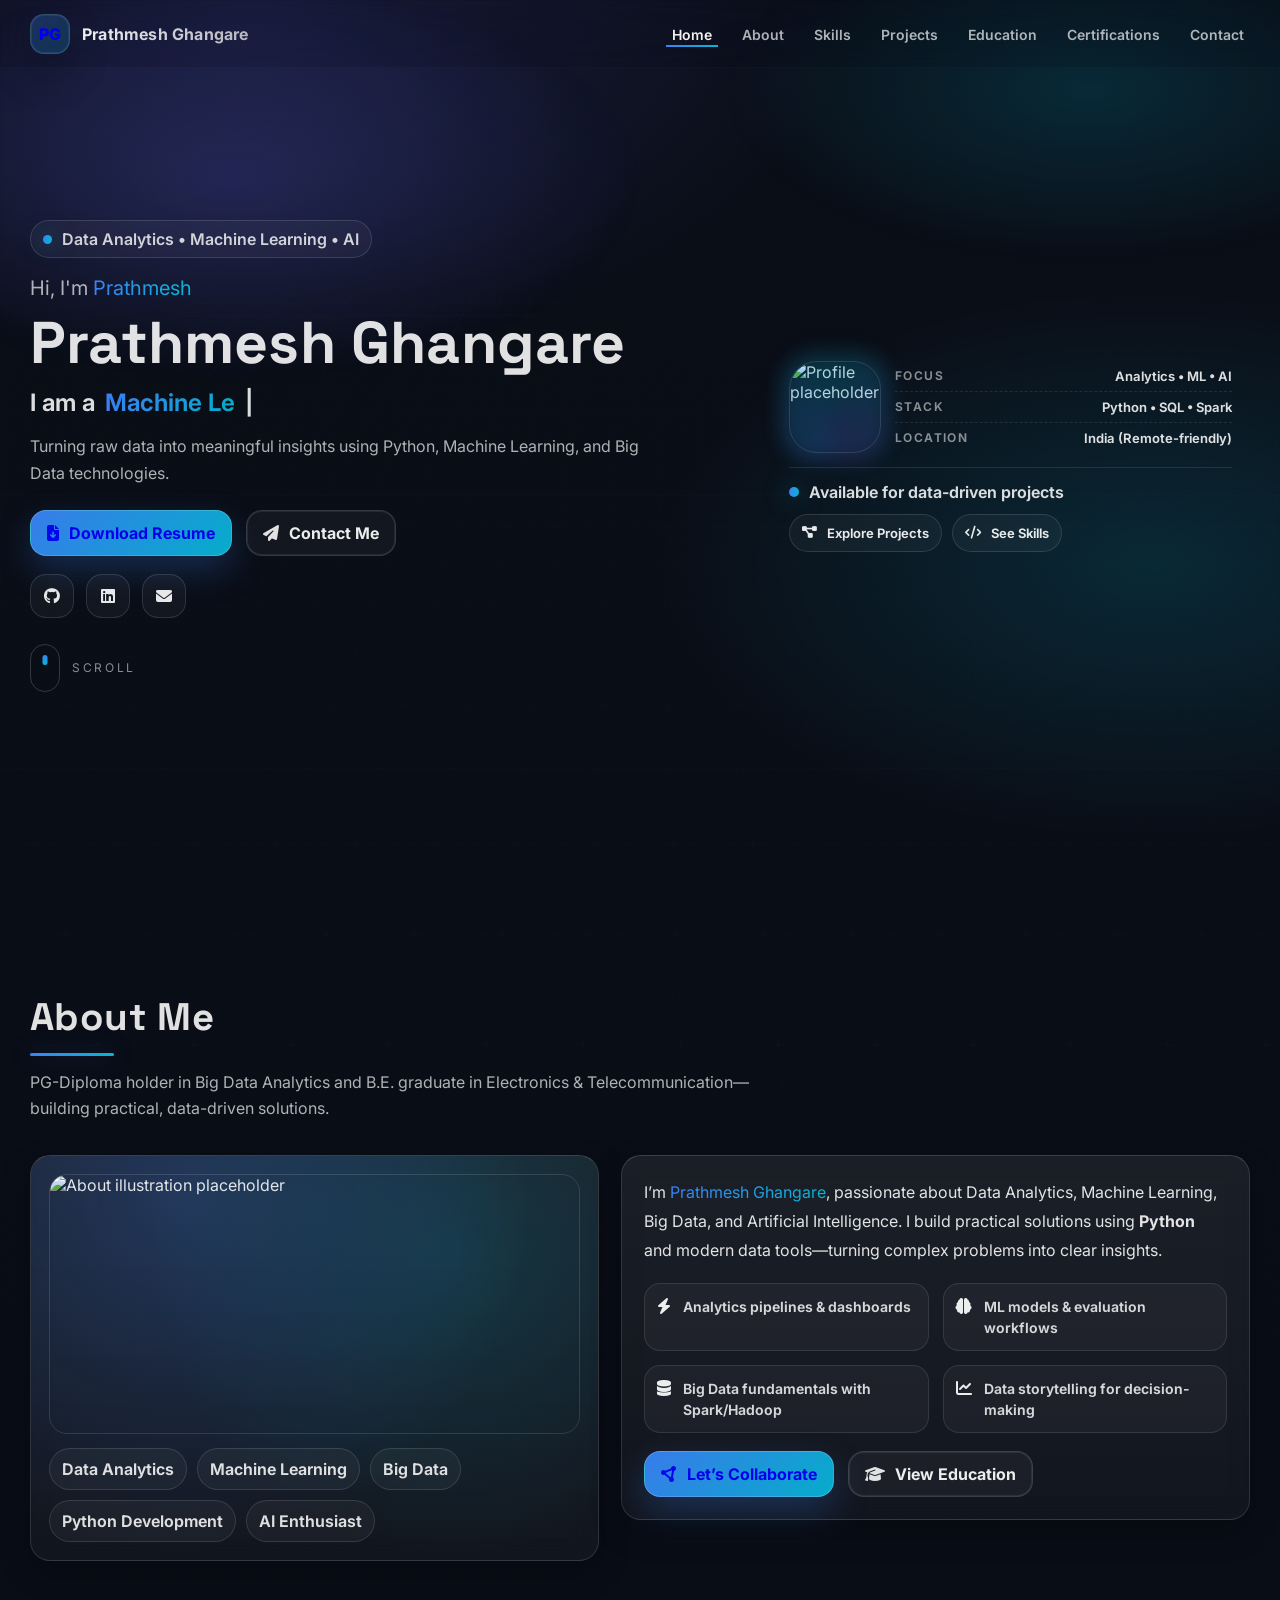
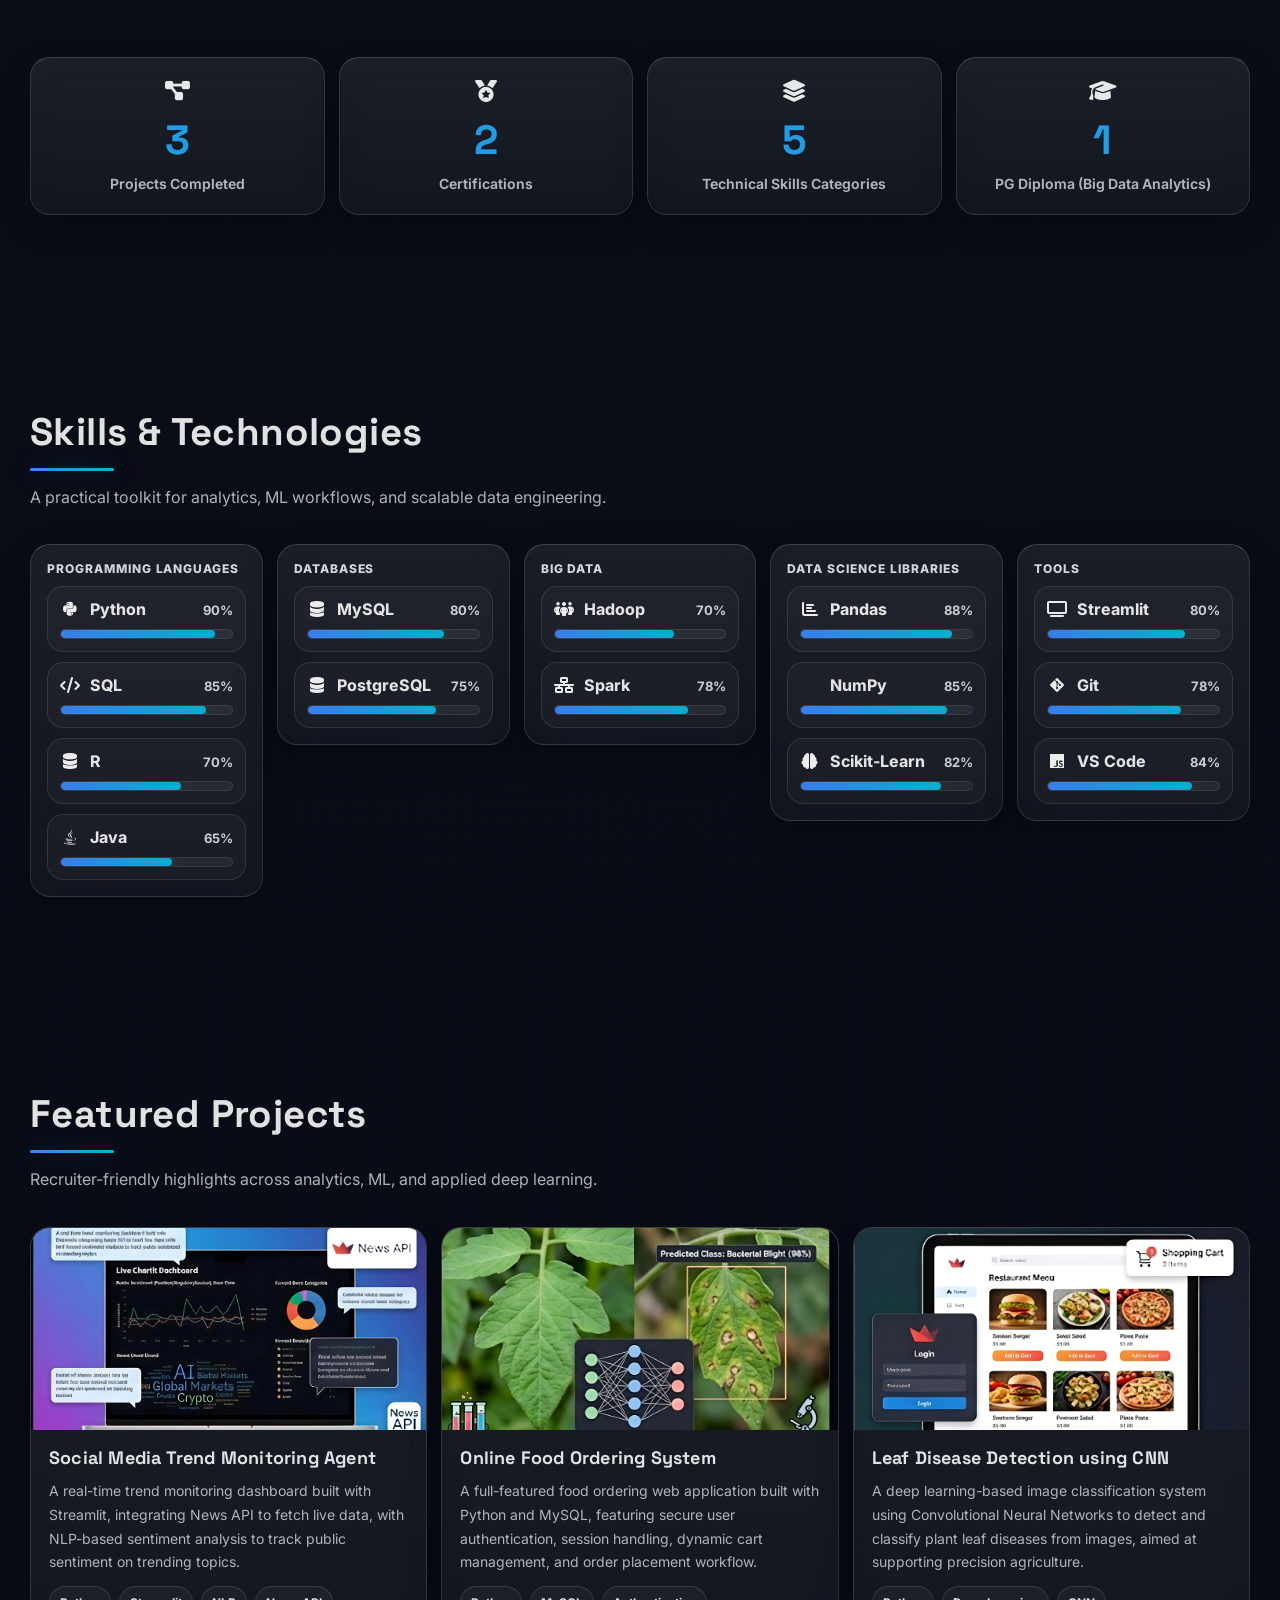
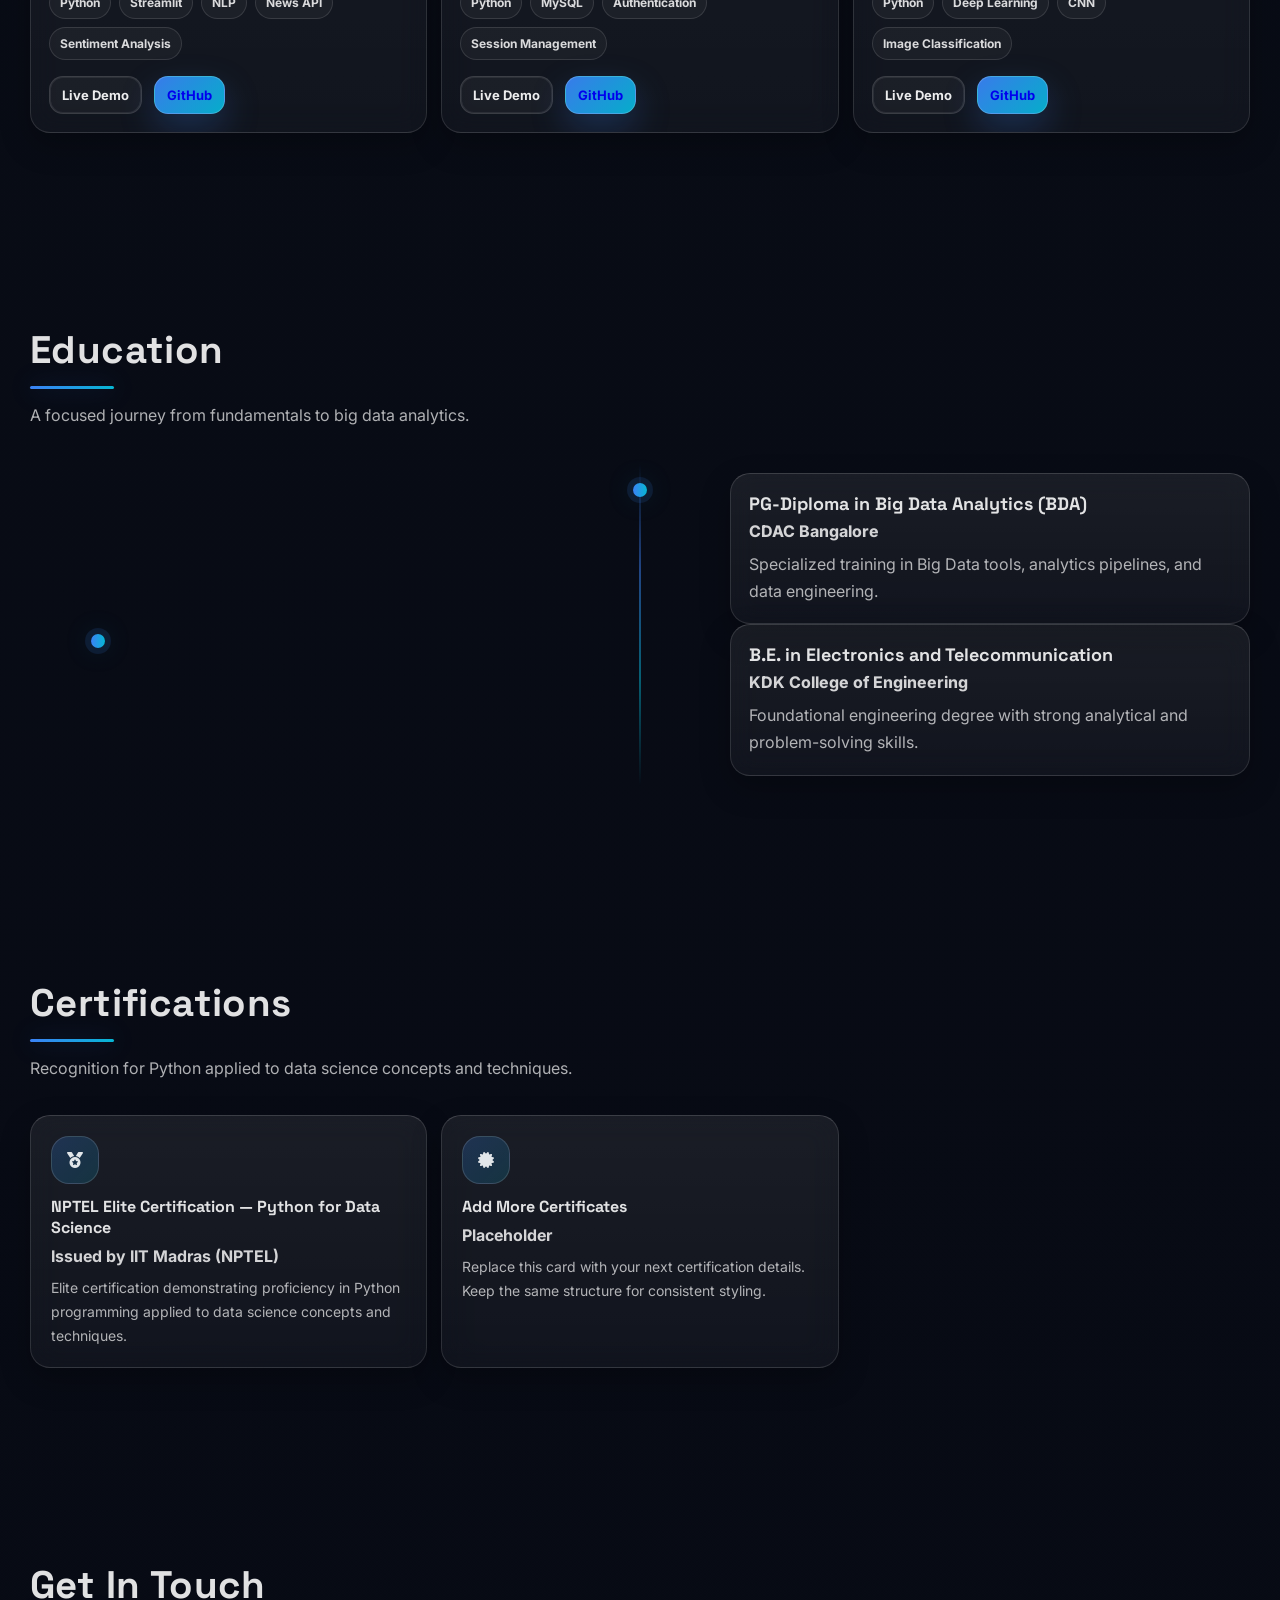
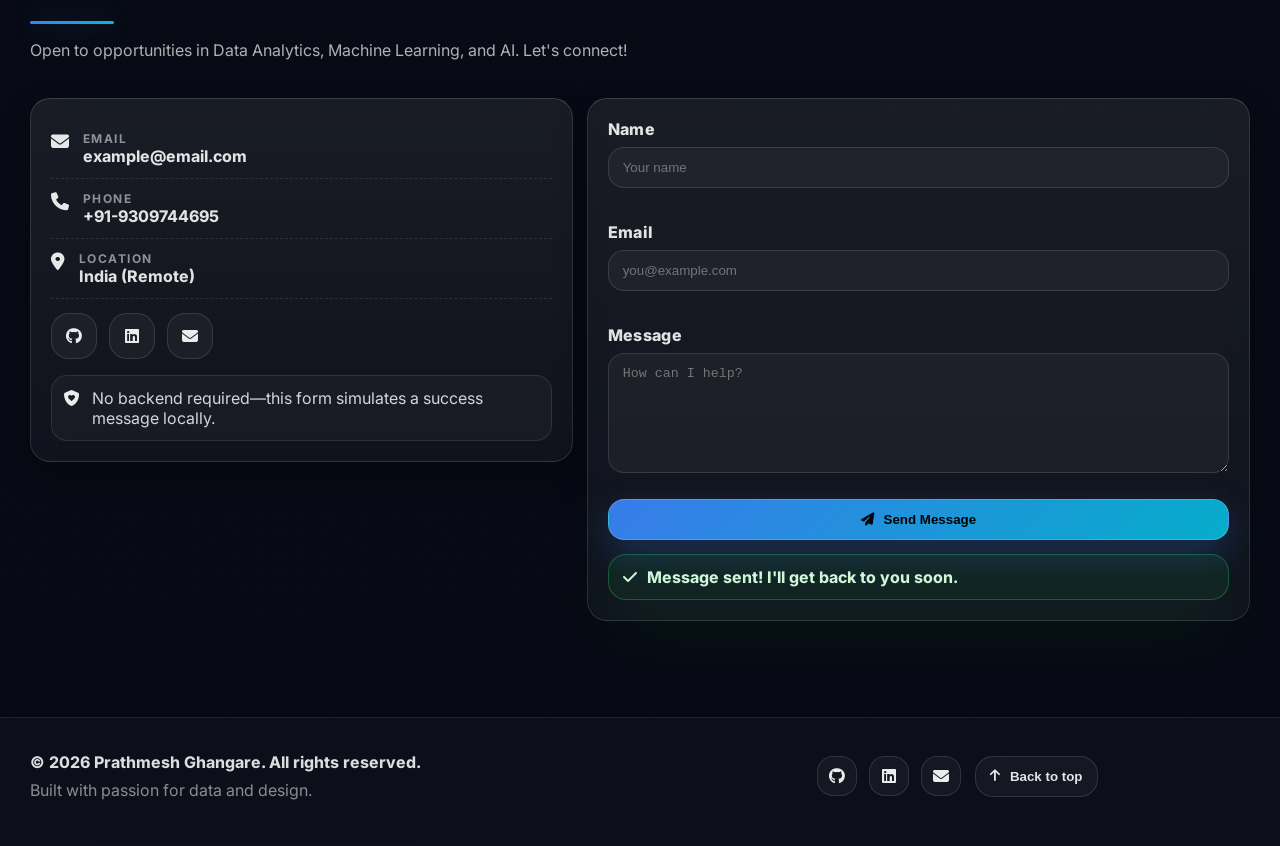
==== commit c50ab3a1: "Add files via upload" ====
--- a/index.html
+++ b/index.html
@@ -7,7 +7,7 @@
 
   <title>Prathmesh Ghangare | Data Analytics • ML • AI</title>
 
-  <link rel="icon" href="D:\Portfolio Website\assets\fevicon.png" type="image/png" />
+  <link rel="icon" href="assets\fevicon.png" type="image/png" />
 
   <!-- Fonts -->
   <link rel="preconnect" href="https://fonts.googleapis.com" />
@@ -123,7 +123,7 @@
         <div class="hero-card" data-animate>
           <div class="hero-card-top">
             <div class="avatar-wrap">
-              <img src="D:\Portfolio Website\assets\profile_image.png" alt="Profile placeholder" class="avatar" />
+              <img src="assets\profile_image.png" alt="Profile placeholder" class="avatar" />
               <span class="avatar-ring" aria-hidden="true"></span>
             </div>
             <div class="hero-card-meta">
@@ -177,7 +177,7 @@
           <div class="about-media" data-animate>
             <div class="glass media-card">
               <div class="media-glow" aria-hidden="true"></div>
-              <img src="D:\Portfolio Website\assets\profile_image.png" alt="About illustration placeholder" class="media-img" />
+              <img src="assets\profile_image.png" alt="About illustration placeholder" class="media-img" />
               <div class="media-badges" aria-label="Highlight badges">
                 <span class="chip">Data Analytics</span>
                 <span class="chip">Machine Learning</span>
@@ -415,7 +415,7 @@
         <div class="projects-grid">
           <article class="project-card glass" data-animate>
             <div class="project-media">
-              <img class="project-img" src="D:\Portfolio Website\assets\project1.jpeg" alt="Social Media Trend Monitoring Agent" />
+              <img class="project-img" src="assets\project1.jpeg" alt="Social Media Trend Monitoring Agent" />
               <div class="project-overlay" aria-hidden="true">
                 <a class="overlay-btn" href="#" onclick="return false;">View Project</a>
                 <a class="overlay-btn secondary" href="#" onclick="return false;">View Code</a>
@@ -440,7 +440,7 @@
 
           <article class="project-card glass" data-animate>
             <div class="project-media">
-              <img class="project-img" src="D:\Portfolio Website\assets\project2.jpeg" alt="Online Food Ordering System" />
+              <img class="project-img" src="assets\project2.jpeg" alt="Online Food Ordering System" />
               <div class="project-overlay" aria-hidden="true">
                 <a class="overlay-btn" href="#" onclick="return false;">View Project</a>
                 <a class="overlay-btn secondary" href="#" onclick="return false;">View Code</a>
@@ -464,7 +464,7 @@
 
           <article class="project-card glass" data-animate>
             <div class="project-media">
-              <img class="project-img" src="D:\Portfolio Website\assets\project3.jpeg" alt="Leaf Disease Detection using CNN" />
+              <img class="project-img" src="assets\project3.jpeg" alt="Leaf Disease Detection using CNN" />
               <div class="project-overlay" aria-hidden="true">
                 <a class="overlay-btn" href="#" onclick="return false;">View Project</a>
                 <a class="overlay-btn secondary" href="#" onclick="return false;">View Code</a>
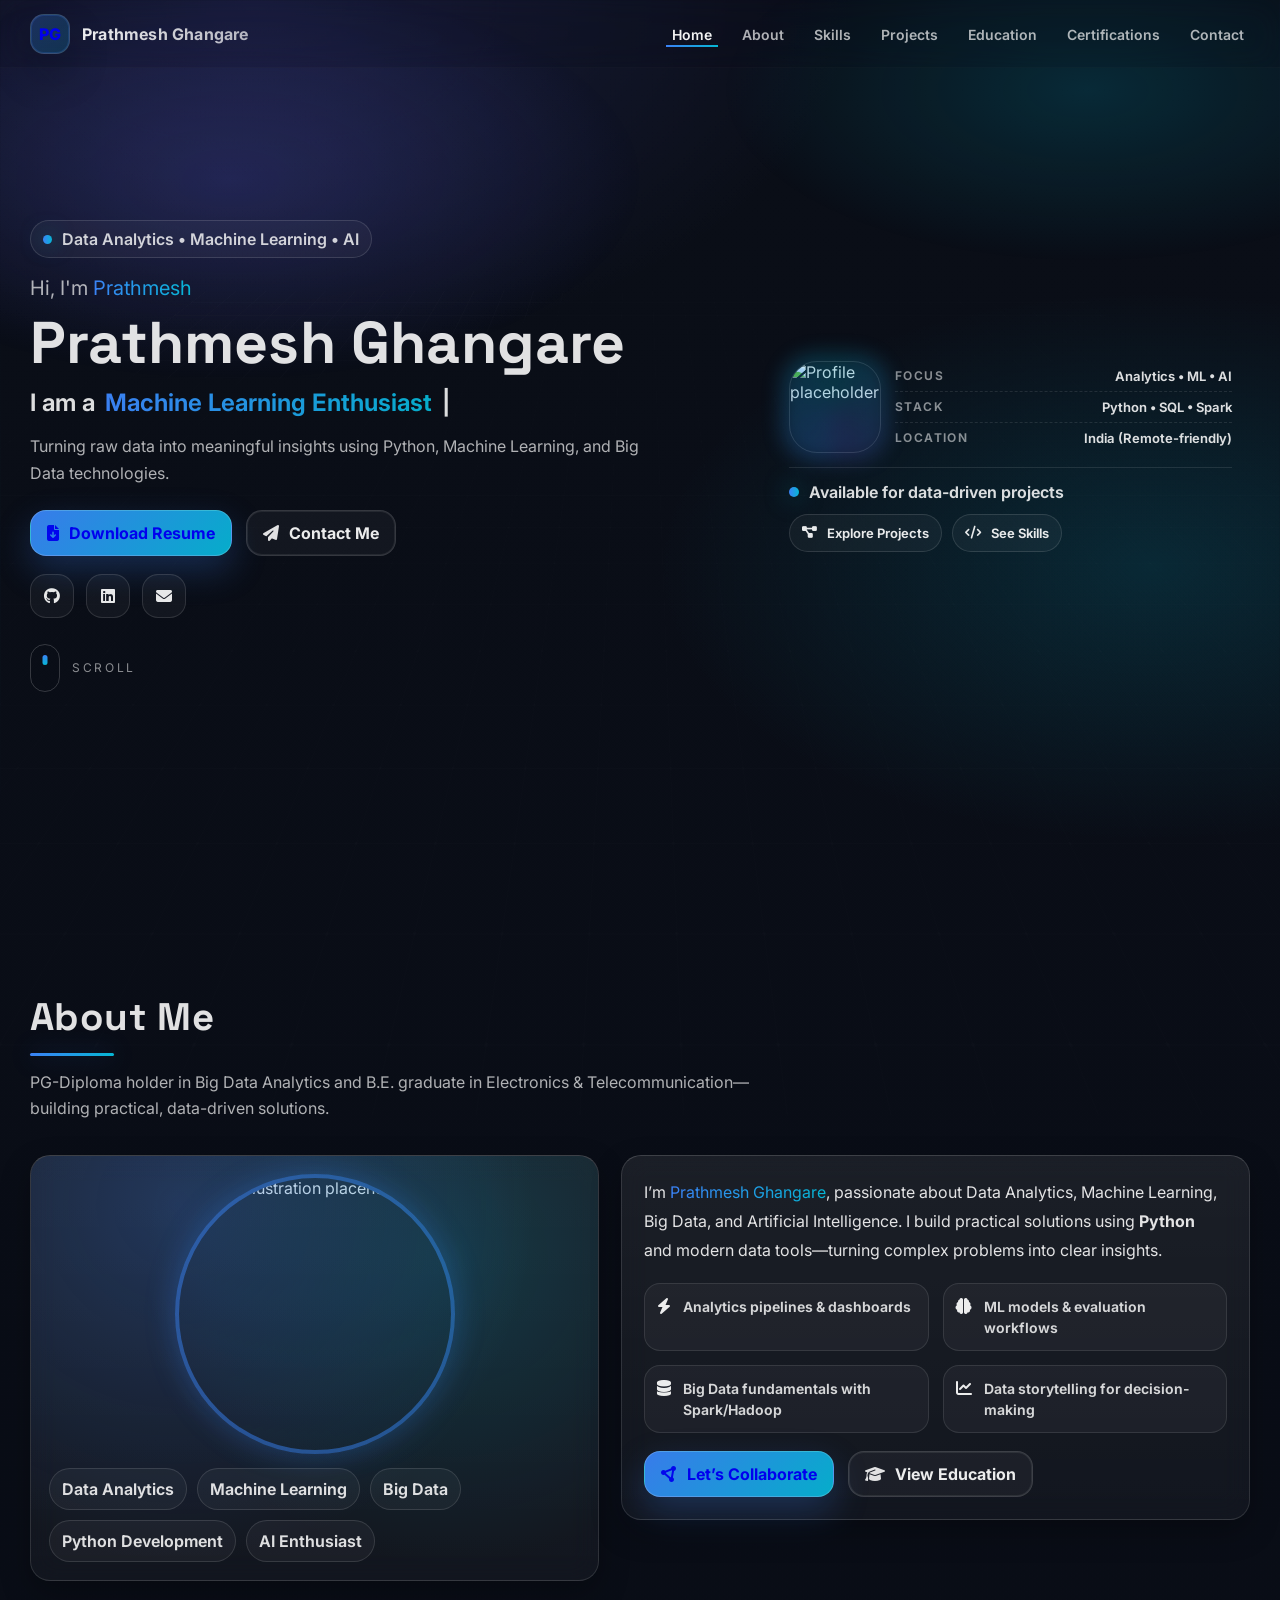
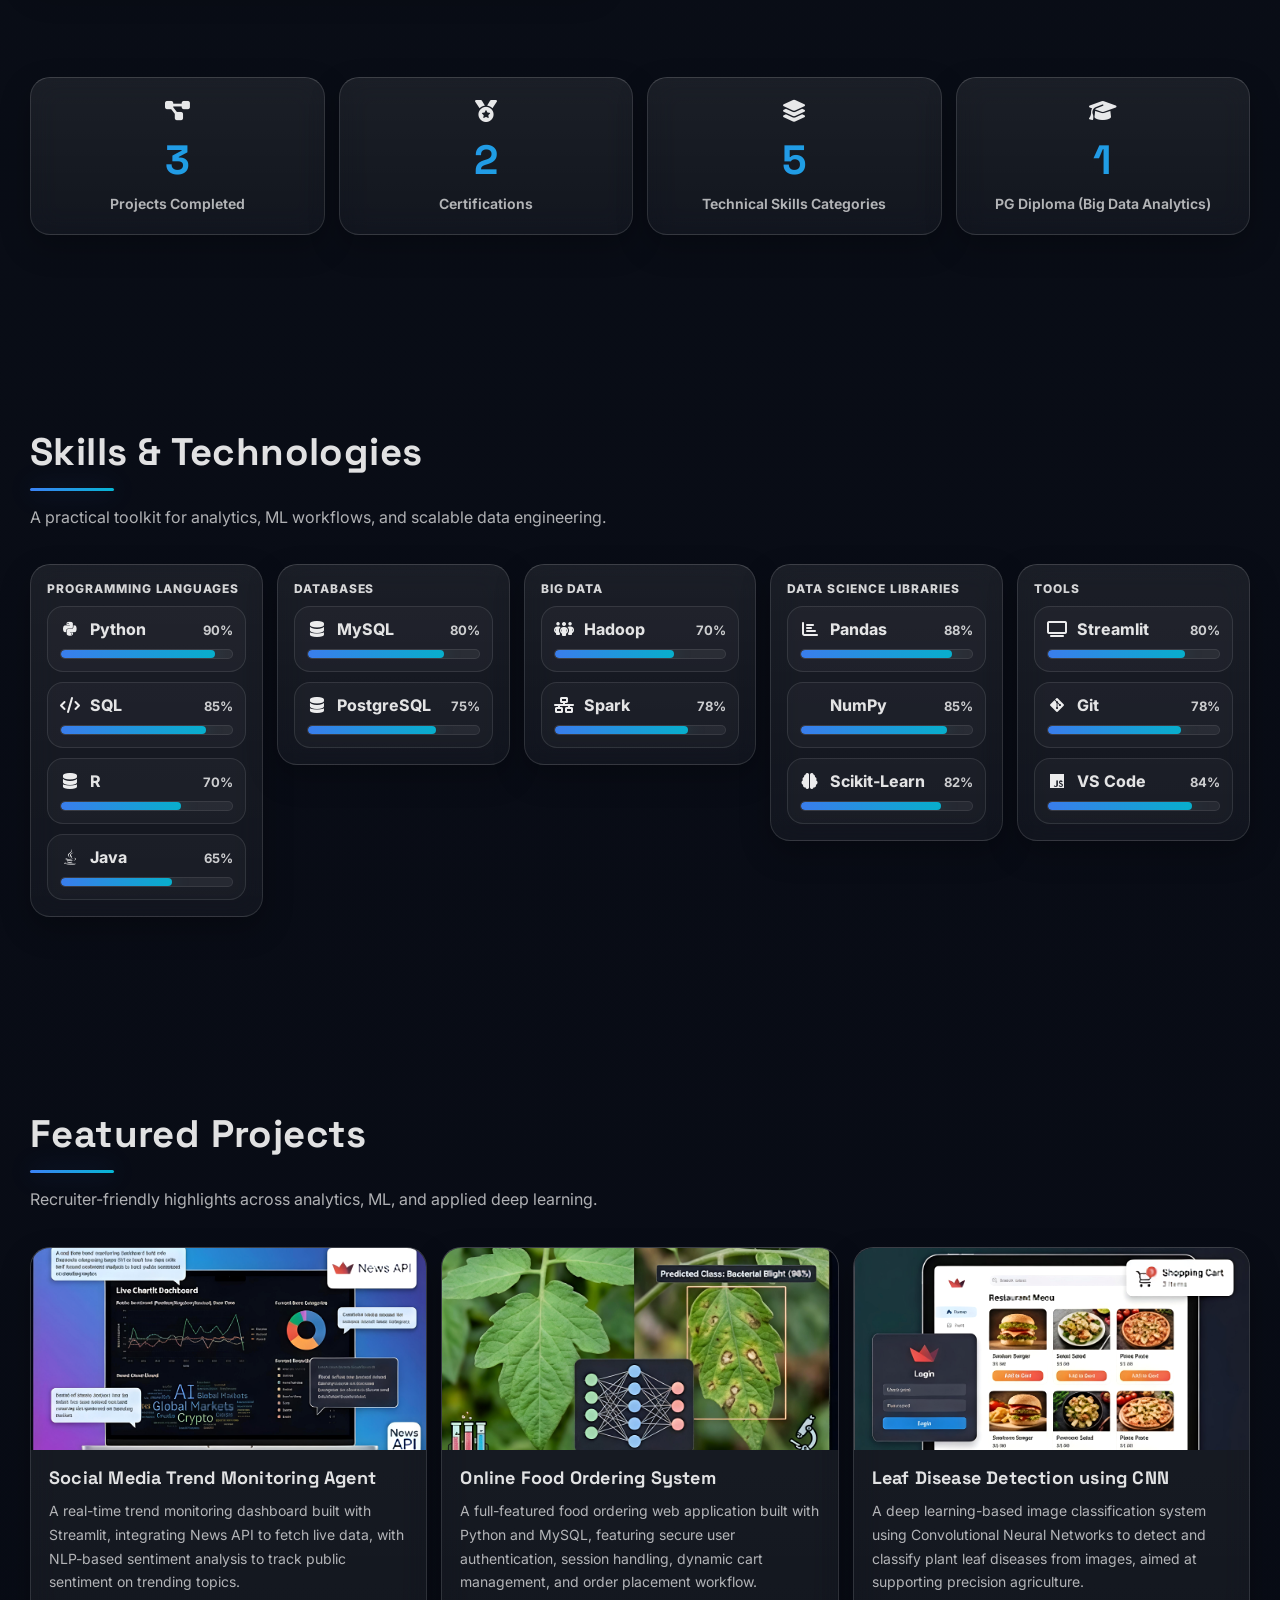
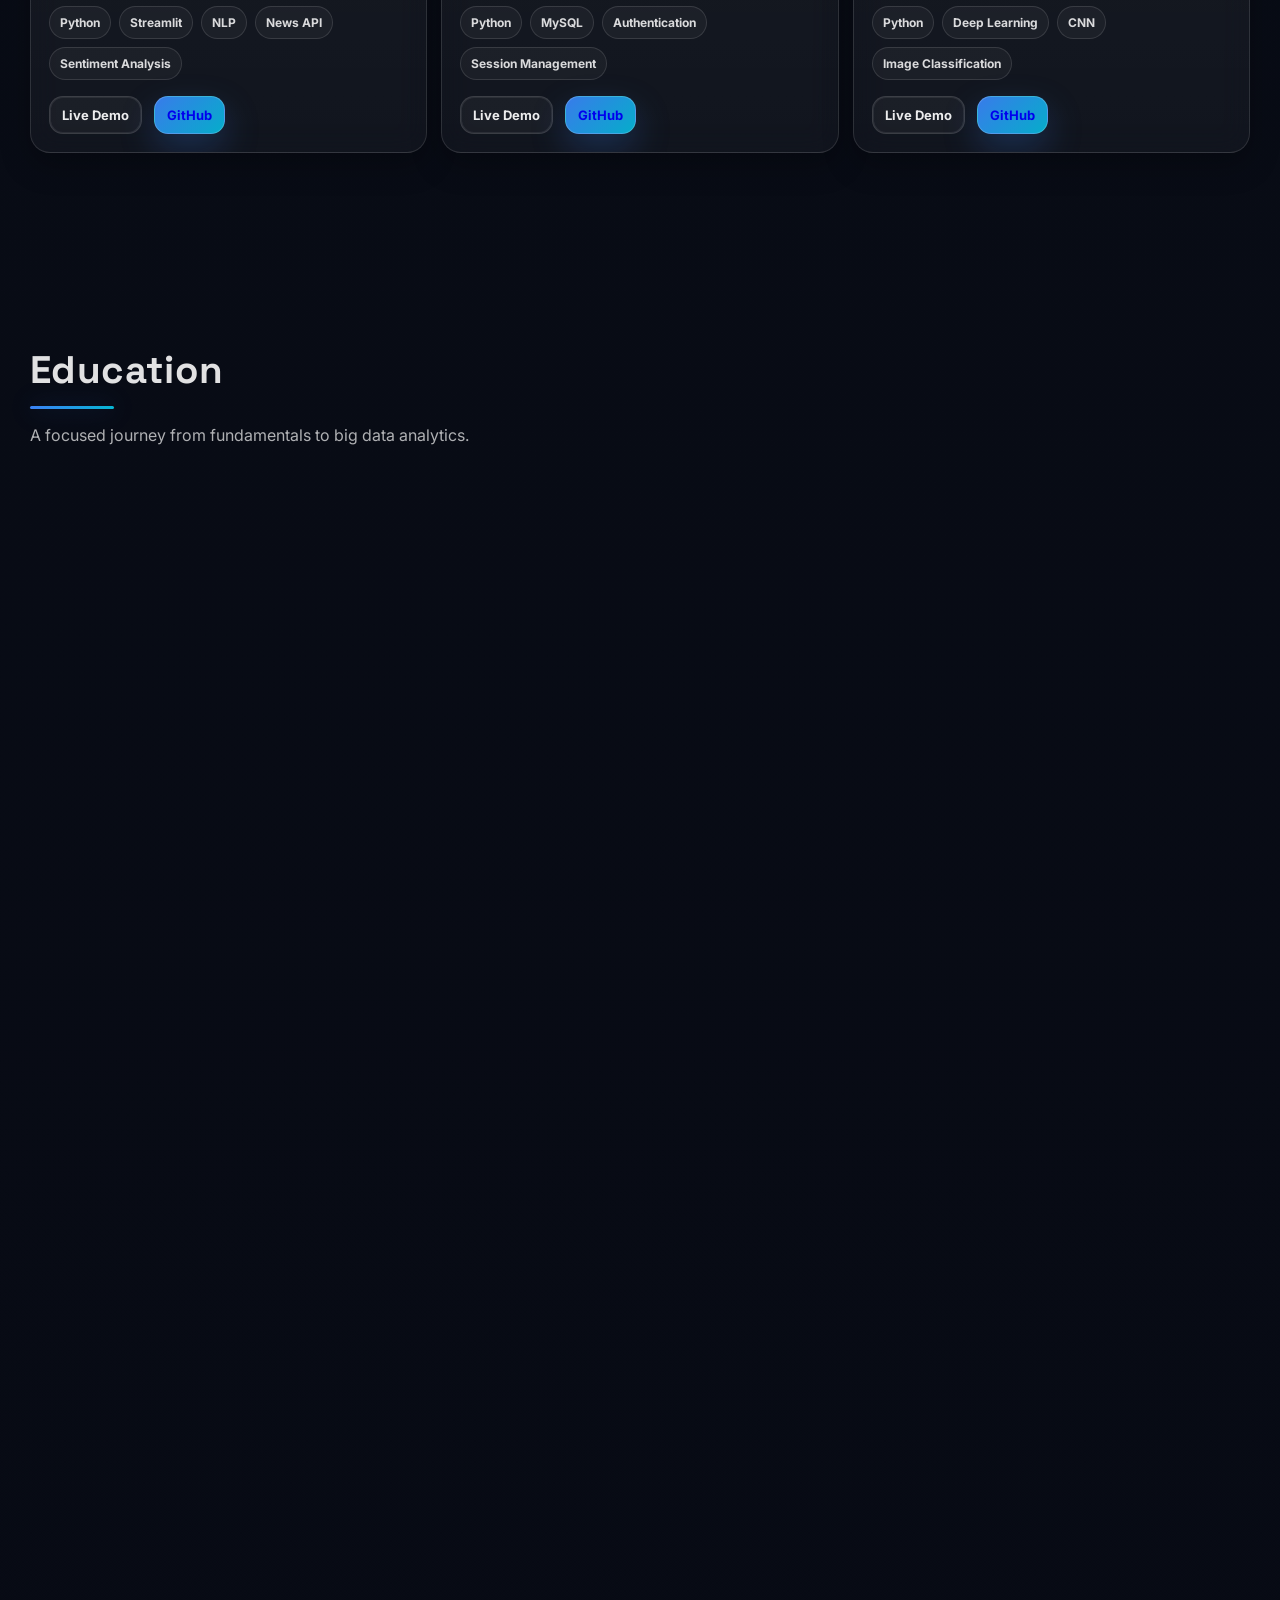
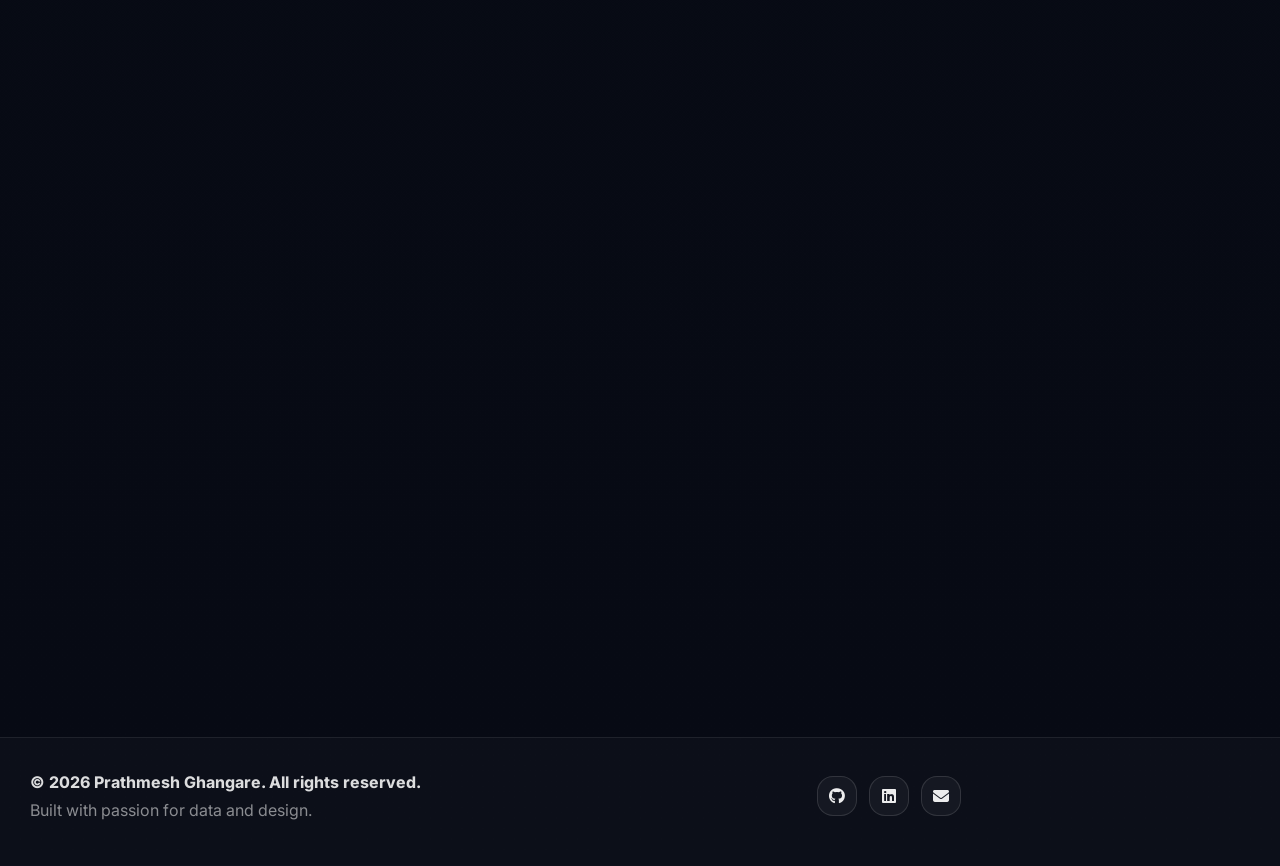
==== commit 60b68263: "Add files via upload" ====
--- a/index.html
+++ b/index.html
@@ -56,7 +56,7 @@
         <a class="mobile-link" href="#certifications" data-section="certifications">Certifications</a>
         <a class="mobile-link" href="#contact" data-section="contact">Contact</a>
         <div class="mobile-panel-cta">
-          <a class="btn btn-primary" href="D:\Portfolio Website\assets\resume-prathmesh.pdf" download>
+          <a class="btn btn-primary" href="assets\resume-prathmesh.pdf" download>
             <i class="fa-solid fa-download"></i>
             <span>Download Resume</span>
           </a>
--- a/style.css
+++ b/style.css
@@ -327,12 +327,19 @@
 
 /* About */
 .about-grid{display:grid; grid-template-columns: 0.95fr 1.05fr; gap: 22px; align-items:stretch;}
-.media-card{padding: 18px; position:relative; overflow:hidden;}
+.media-card{padding: 18px; position:relative; overflow:hidden;display:flex;flex-direction: column;align-items: center;}
 .media-glow{position:absolute; inset:-60px; background: radial-gradient(circle at 30% 20%, rgba(59,130,246,.25), transparent 55%), radial-gradient(circle at 70% 30%, rgba(6,182,212,.18), transparent 50%);}
-.media-img{position:relative; z-index:1; width:100%; height: 260px; object-fit:cover; border-radius: 18px; border: 1px solid rgba(255,255,255,.12);} 
+/* .media-img{position:relative; z-index:1; width:100%; height: 260px; object-fit:cover; border-radius: 18px; border: 1px solid rgba(255,255,255,.12);}  */
 .media-badges{position:relative; z-index:1; display:flex; flex-wrap:wrap; gap: 10px; margin-top: 14px;}
 .chip{padding: 10px 12px; border-radius: 999px; font-weight:650; color: rgba(255,255,255,.86); background: rgba(255,255,255,.04); border: 1px solid rgba(255,255,255,.12);}
-
+.media-img{
+    width: 280px;
+    height: 280px;
+    border-radius: 50%;
+    object-fit: cover;
+    border: 4px solid rgba(59,130,246,.5);
+    box-shadow: 0 0 30px rgba(59,130,246,.3);
+}
 .text-card{padding: 22px;}
 .lead{margin:0; color: rgba(255,255,255,.88); line-height: 1.8; font-size: 16px;}
 .about-points{display:grid; grid-template-columns: 1fr 1fr; gap: 14px; margin-top: 18px;}
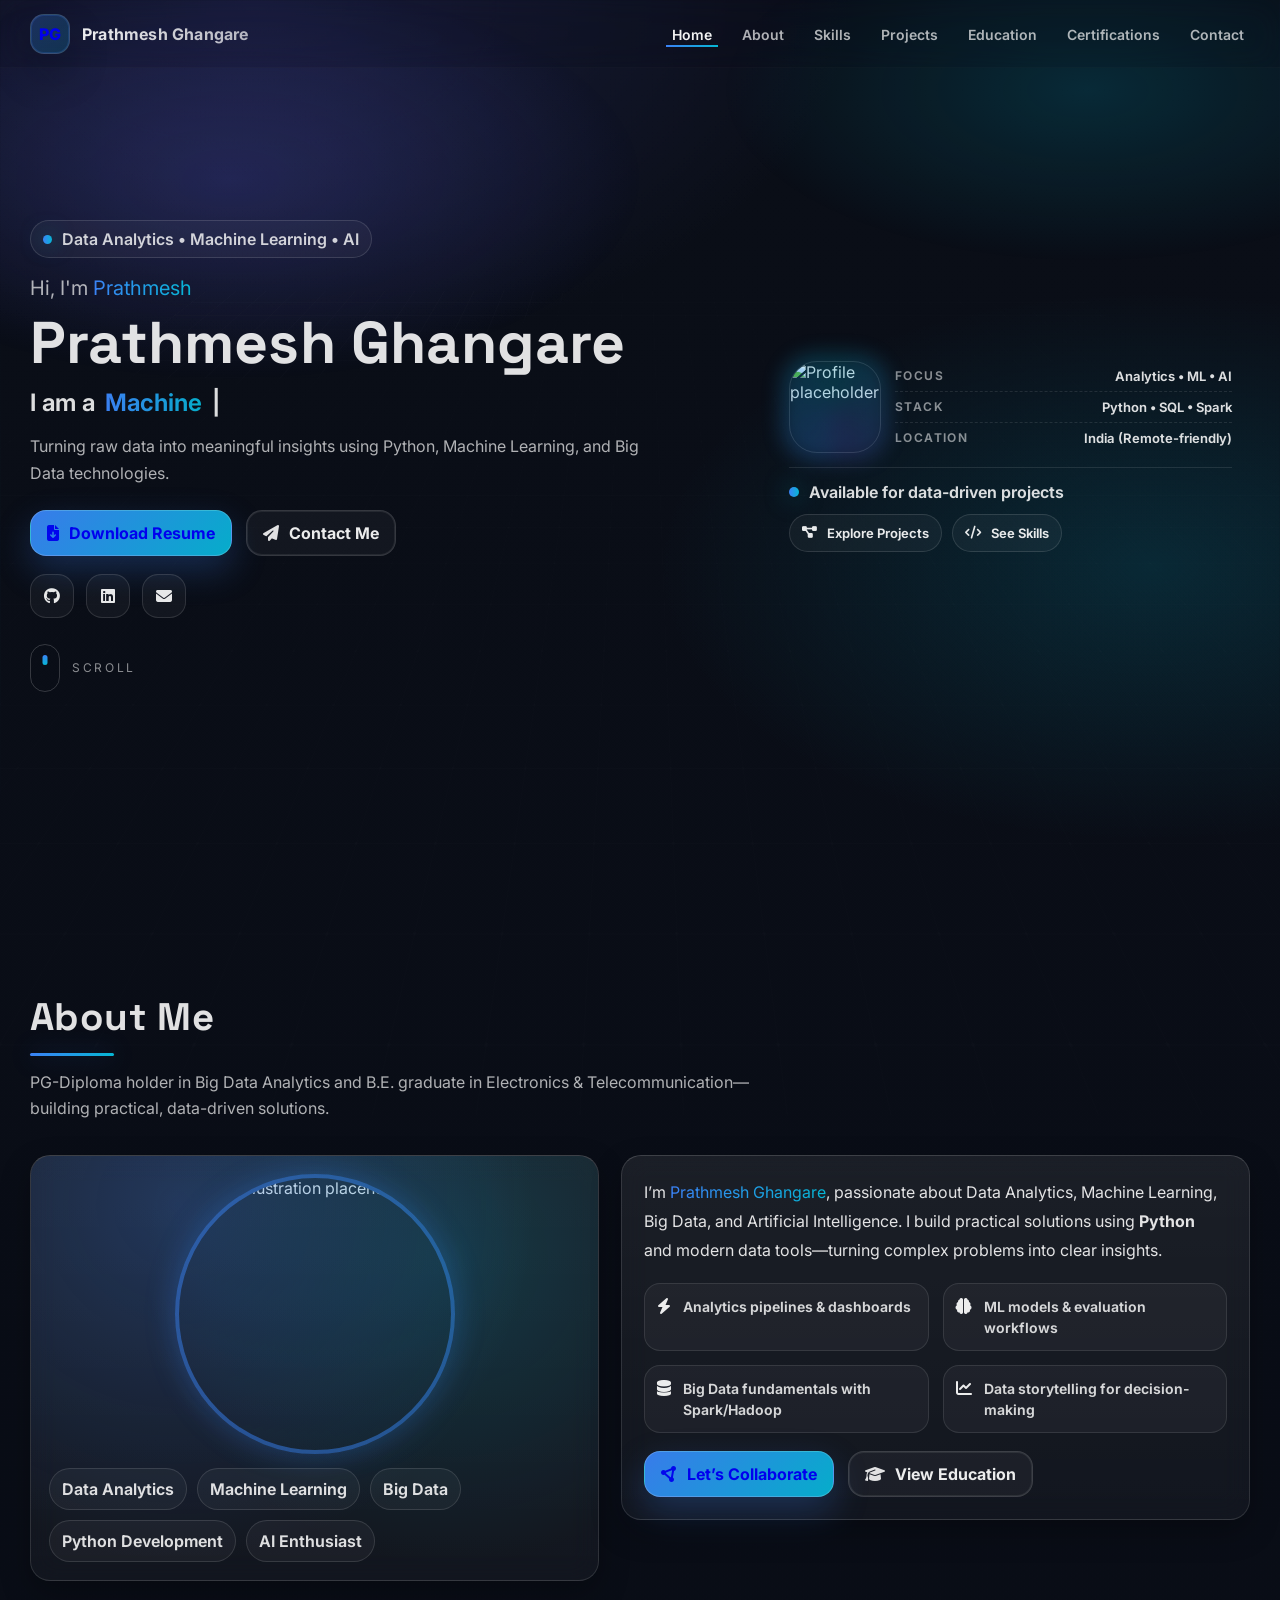
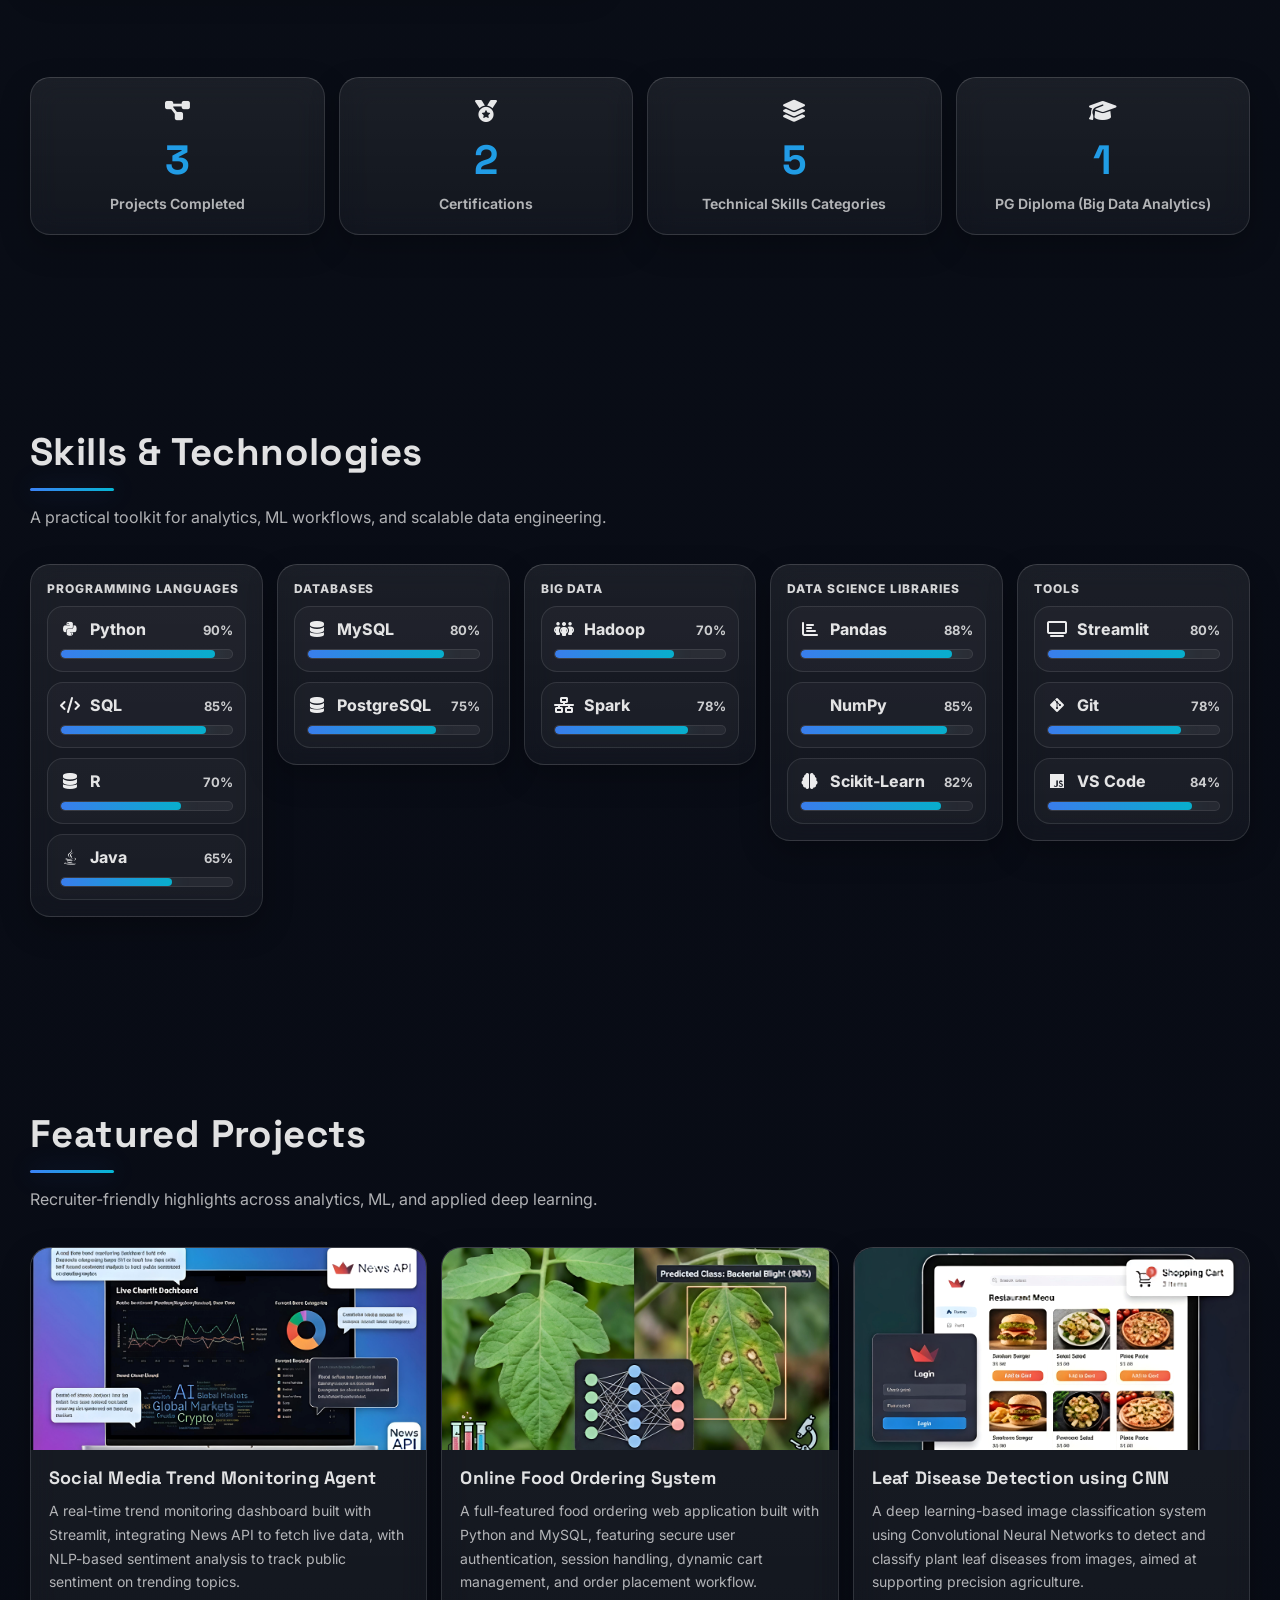
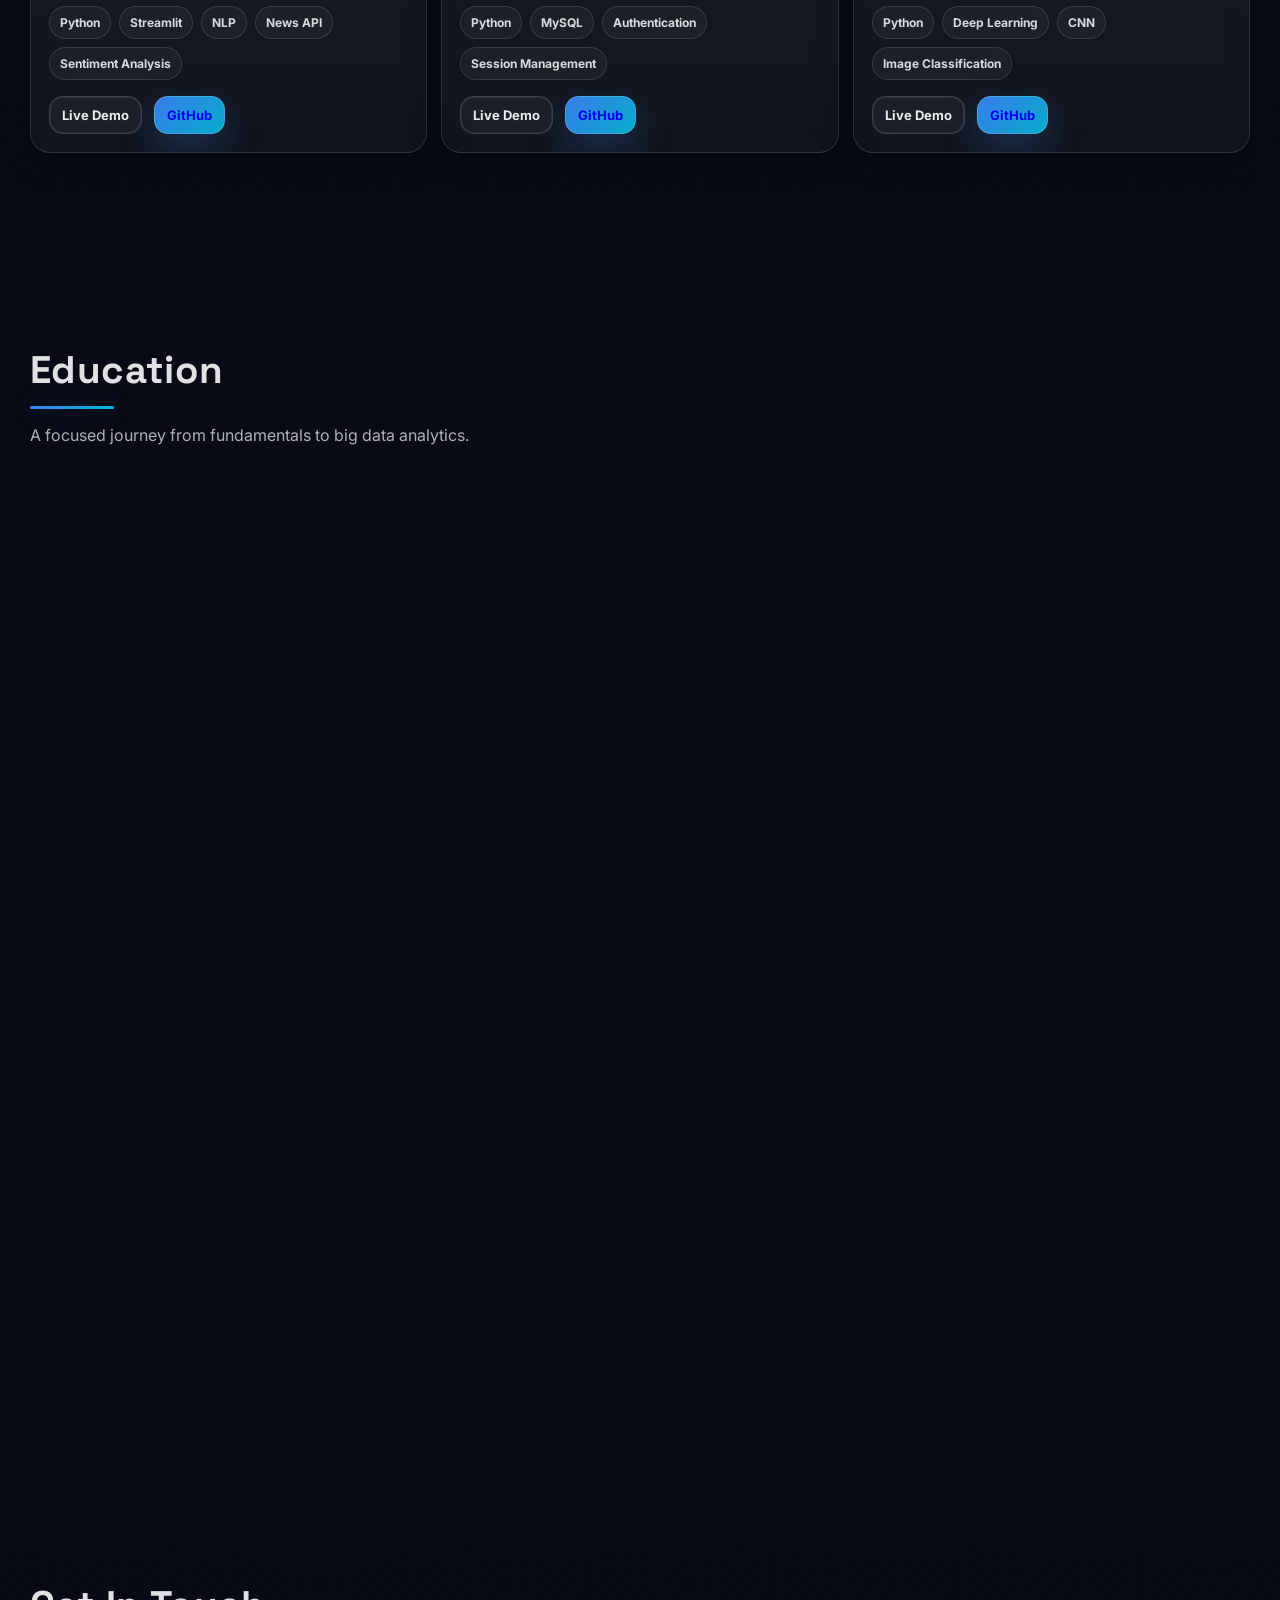
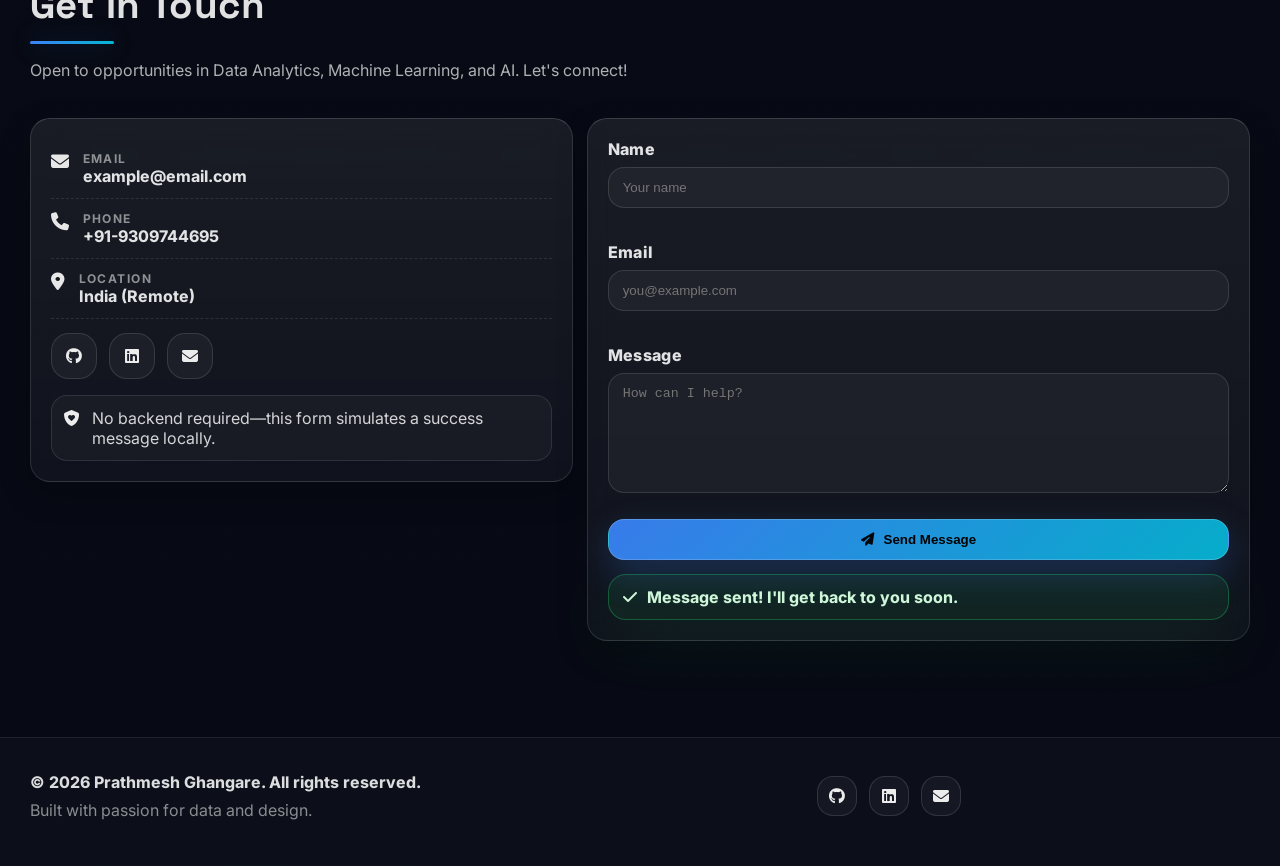
==== commit 432d4834: "Add files via upload" ====
--- a/index.html
+++ b/index.html
@@ -94,7 +94,7 @@
           </p>
 
           <div class="hero-cta" data-animate>
-            <a class="btn btn-primary" href="D:\Portfolio Website\assets\resume.pdf" download>
+            <a class="btn btn-primary" href="assets\resume-prathmesh.pdf" download>
               <i class="fa-solid fa-file-arrow-down"></i>
               <span>Download Resume</span>
             </a>
@@ -105,8 +105,8 @@
           </div>
 
           <div class="social" data-animate aria-label="Social links">
-            <a class="social-icon" href="#github" aria-label="GitHub" title="GitHub"><i class="fa-brands fa-github"></i></a>
-            <a class="social-icon" href="#linkedin" aria-label="LinkedIn" title="LinkedIn"><i class="fa-brands fa-linkedin"></i></a>
+            <a class="social-icon" href="https://github.com/prathmesh025" aria-label="GitHub" title="GitHub"><i class="fa-brands fa-github"></i></a>
+            <a class="social-icon" href="https://www.linkedin.com/in/prathmesh-ghangare2003/" aria-label="LinkedIn" title="LinkedIn"><i class="fa-brands fa-linkedin"></i></a>
             <a class="social-icon" href="prathmeshghangare@gmail.com" aria-label="Email" title="Email"><i class="fa-solid fa-envelope"></i></a>
           </div>
 
@@ -590,8 +590,8 @@
               </div>
 
               <div class="contact-social">
-                <a class="social-circle" href="#github" aria-label="GitHub"><i class="fa-brands fa-github"></i></a>
-                <a class="social-circle" href="#linkedin" aria-label="LinkedIn"><i class="fa-brands fa-linkedin"></i></a>
+                <a class="social-circle" href="https://github.com/prathmesh025" aria-label="GitHub"><i class="fa-brands fa-github"></i></a>
+                <a class="social-circle" href="https://www.linkedin.com/in/prathmesh-ghangare2003/" aria-label="LinkedIn"><i class="fa-brands fa-linkedin"></i></a>
                 <a class="social-circle" href="prathmeshghangare@gmail.com" aria-label="Email"><i class="fa-solid fa-envelope"></i></a>
               </div>
 
@@ -651,8 +651,8 @@
 
       <div class="footer-center">
         <div class="footer-social">
-          <a class="social-circle small" href="#github" aria-label="GitHub"><i class="fa-brands fa-github"></i></a>
-          <a class="social-circle small" href="#linkedin" aria-label="LinkedIn"><i class="fa-brands fa-linkedin"></i></a>
+          <a class="social-circle small" href="https://github.com/prathmesh025" aria-label="GitHub"><i class="fa-brands fa-github"></i></a>
+          <a class="social-circle small" href="https://www.linkedin.com/in/prathmesh-ghangare2003/" aria-label="LinkedIn"><i class="fa-brands fa-linkedin"></i></a>
           <a class="social-circle small" href="prathmeshghangare@gmail.com" aria-label="Email"><i class="fa-solid fa-envelope"></i></a>
         </div>
       </div>
